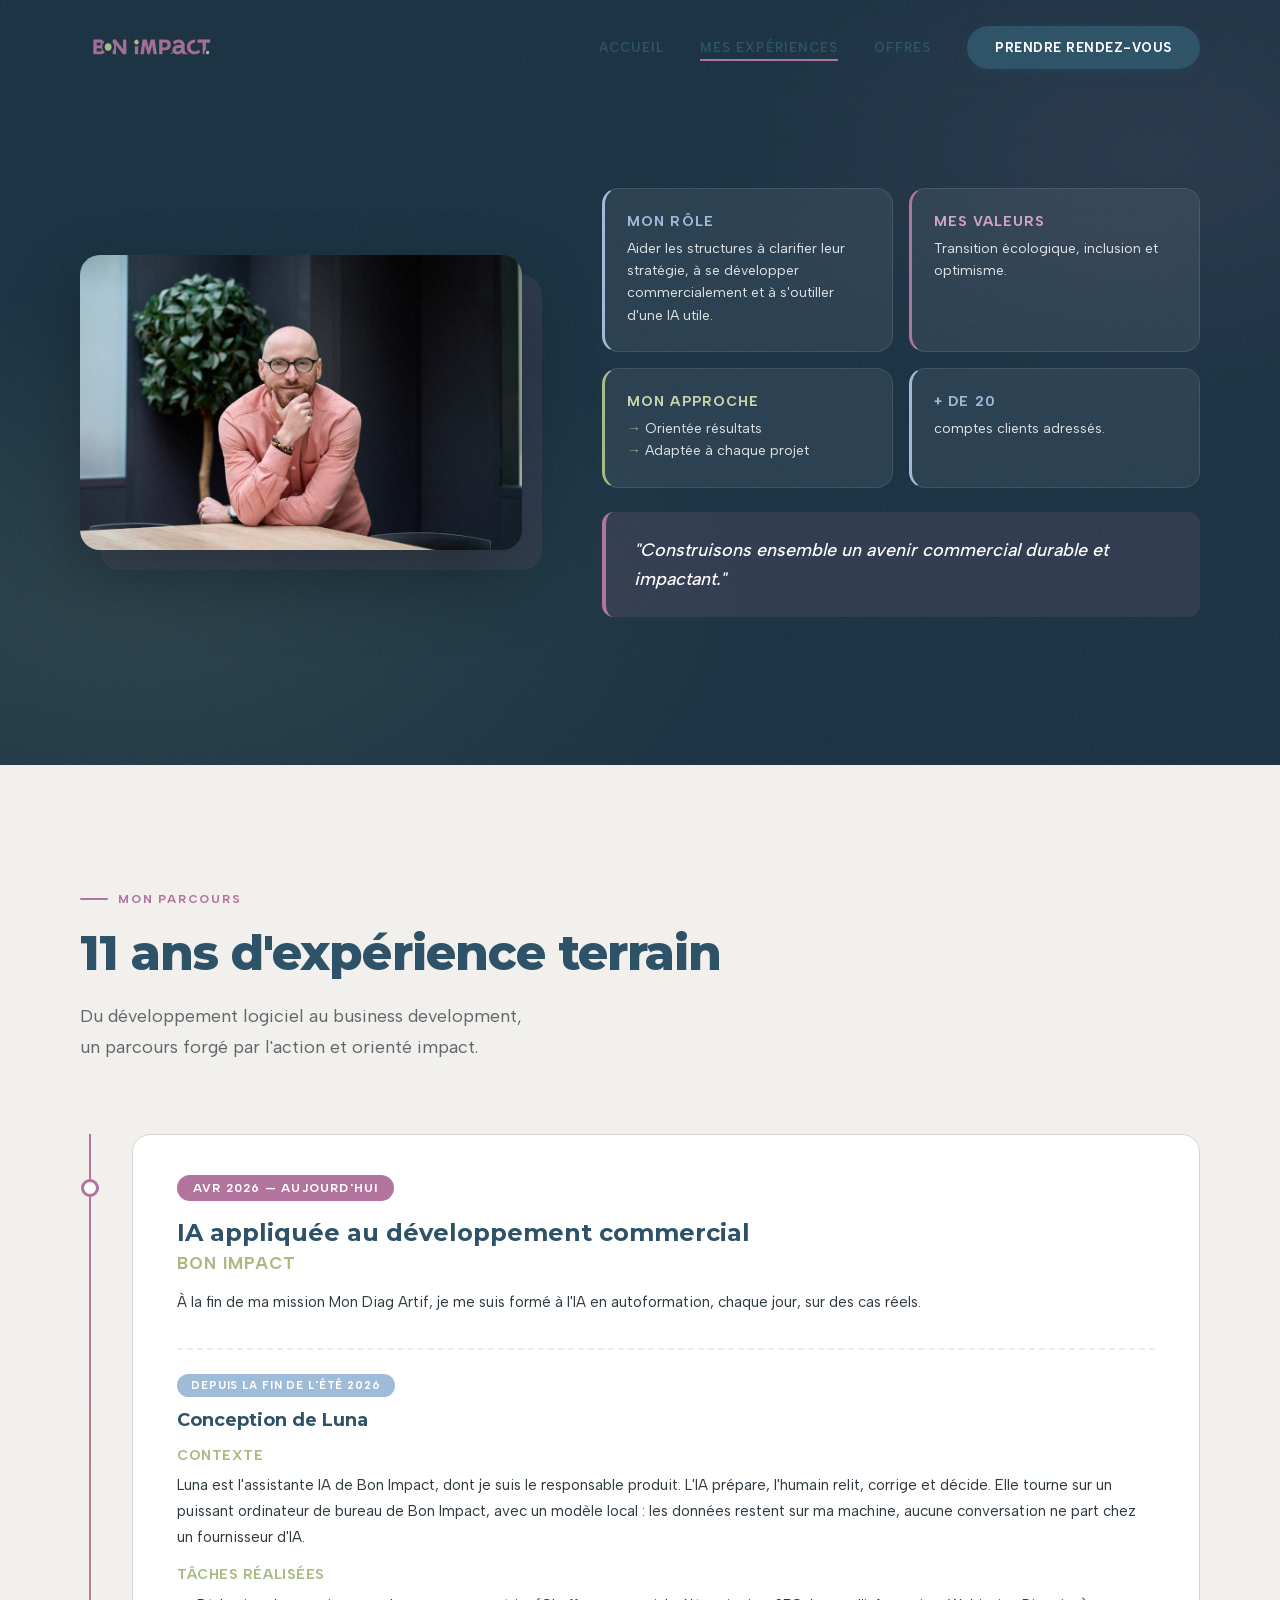
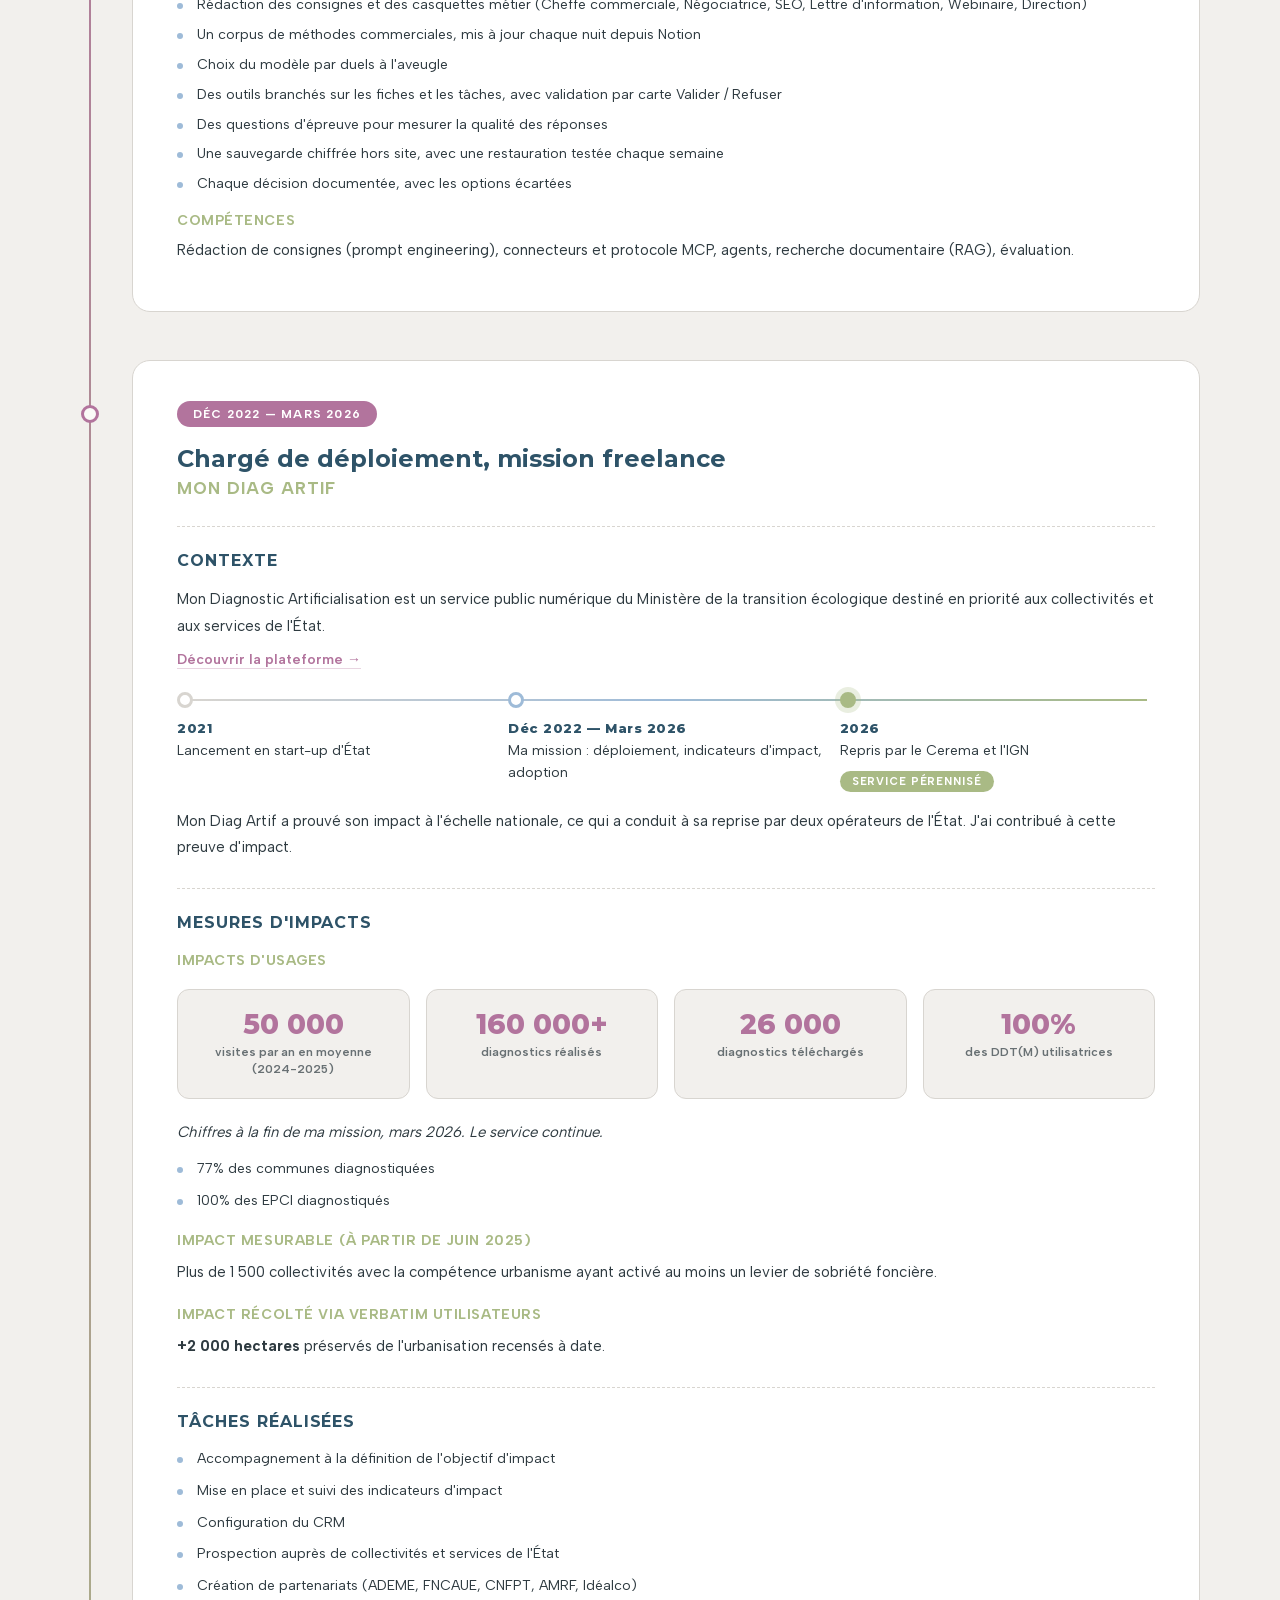
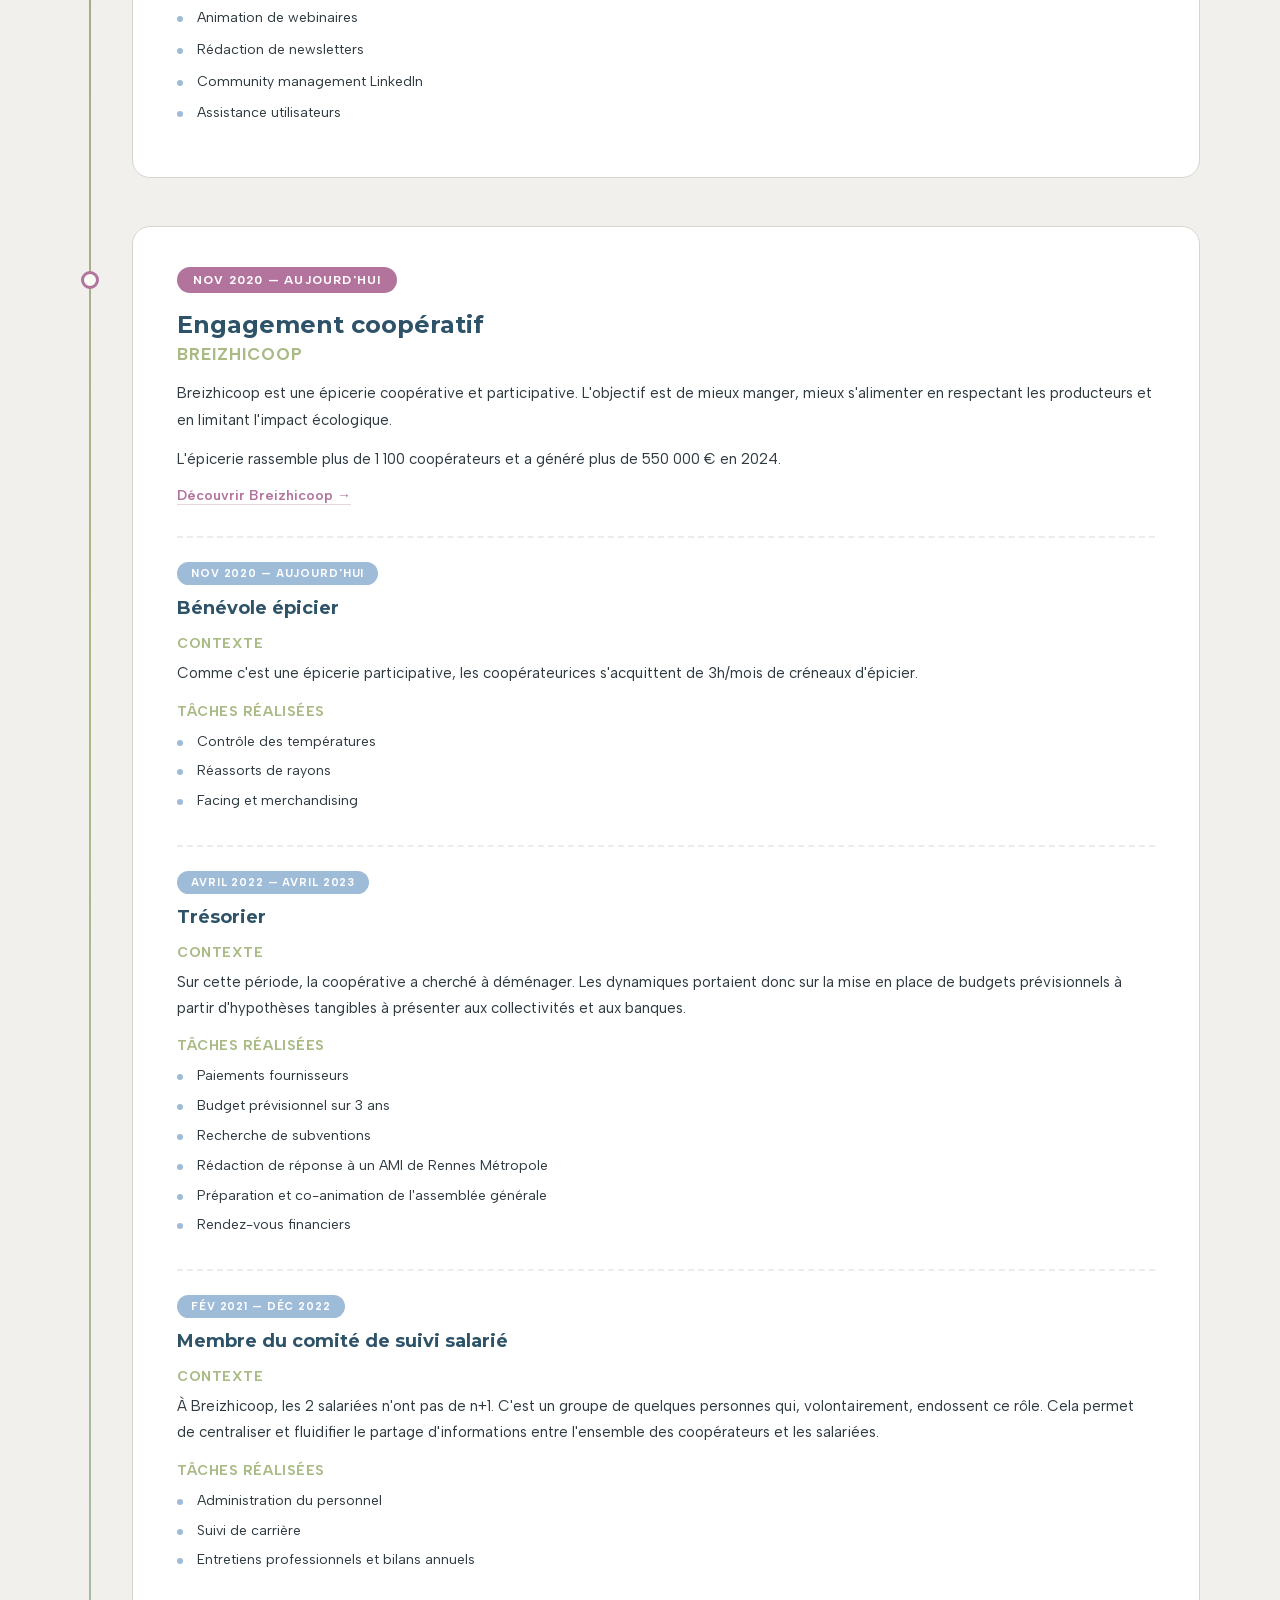
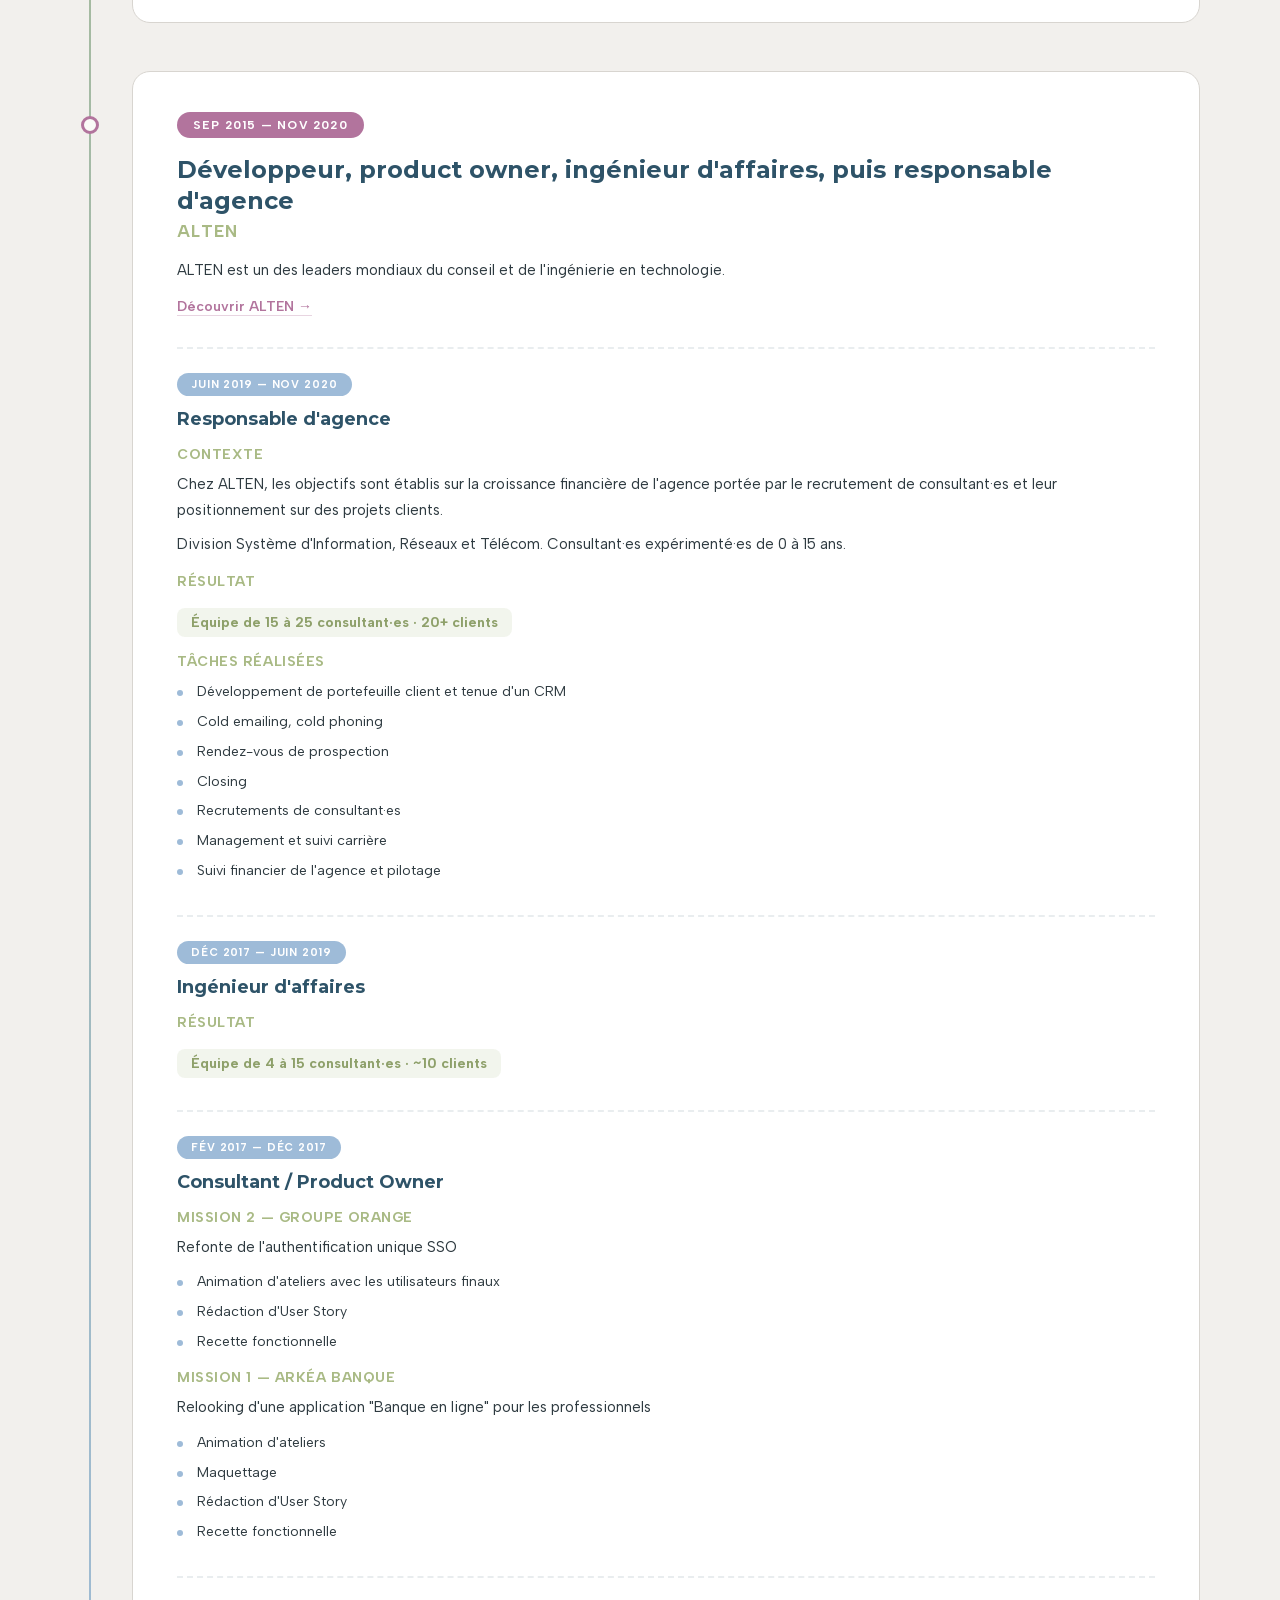
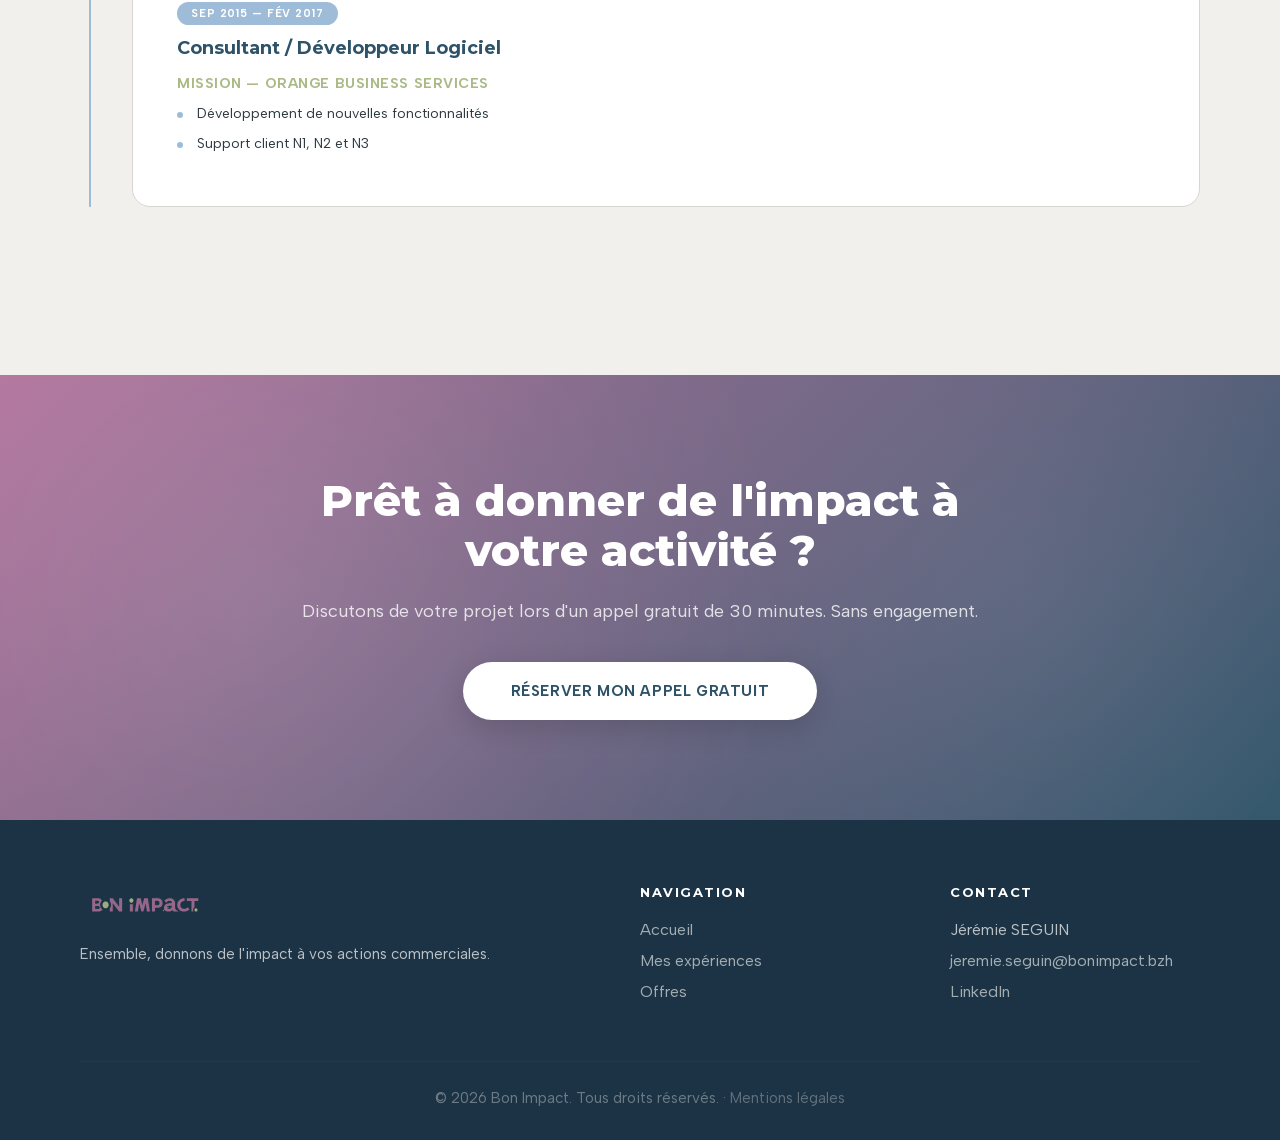
==== a-propos.html @ 7e0ea809 "Mentions légales, polices et logo servis par le site (plus de Google Fonts ni de Webflow) Co-Authore" ====
<!DOCTYPE html>
<html lang="fr">

<head>
    <meta charset="UTF-8">
    <meta name="viewport" content="width=device-width, initial-scale=1.0">
    <title>Mes expériences | Bon Impact</title>
    <!-- Favicon -->
    <link rel="icon" type="image/svg+xml" href="favicon.svg">
    <meta name="description"
        content="Jérémie Seguin, freelance en développement commercial depuis 2022. Plus de 20 comptes clients adressés, et un accompagnement à l'IA raisonnée au service du commercial.">
    <link rel="preload" href="fonts/montserrat-latin.woff2" as="font" type="font/woff2" crossorigin>
    <link rel="preload" href="fonts/albert-sans-latin.woff2" as="font" type="font/woff2" crossorigin>
    <link rel="stylesheet" href="fonts/fonts.css">
    <link rel="stylesheet" href="style.css">

    <!-- Page-specific styles: À PROPOS -->
    <style>
        /* HERO */
        .hero-about {
            min-height: 85vh;
            display: flex;
            align-items: center;
            background: var(--bleu-nuit);
            position: relative;
            overflow: hidden;
            padding: 140px 0 100px;
        }

        .hero-about::before {
            content: '';
            position: absolute;
            inset: 0;
            background: radial-gradient(ellipse 70% 60% at 10% 80%, rgba(169, 186, 133, 0.12) 0%, transparent 70%), radial-gradient(ellipse 50% 50% at 90% 20%, rgba(178, 116, 157, 0.1) 0%, transparent 70%);
        }

        .hero-about-grid {
            display: grid;
            grid-template-columns: 0.85fr 1.15fr;
            gap: 80px;
            align-items: center;
            position: relative;
            z-index: 2;
        }

        .hero-photo-wrapper {
            position: relative;
        }

        .hero-photo-wrapper::before {
            content: '';
            position: absolute;
            top: 20px;
            left: 20px;
            right: -20px;
            bottom: -20px;
            background: var(--mauve);
            opacity: 0.12;
            border-radius: 20px;
            z-index: 0;
        }

        .hero-photo {
            width: 100%;
            border-radius: 20px;
            box-shadow: 0 32px 72px rgba(0, 0, 0, 0.3);
            position: relative;
            z-index: 1;
            opacity: 0;
            animation: fadeUp 0.9s var(--ease-out-expo) 0.2s forwards;
        }

        /* Intro cards */
        .intro-cards {
            display: grid;
            grid-template-columns: 1fr 1fr;
            gap: 16px;
            margin-bottom: 24px;
        }

        .intro-card {
            background: rgba(255, 255, 255, 0.07);
            backdrop-filter: blur(12px);
            -webkit-backdrop-filter: blur(12px);
            padding: 24px 22px;
            border-radius: 16px;
            border: 1px solid rgba(255, 255, 255, 0.1);
            transition: all 0.4s var(--ease-out-expo);
            opacity: 0;
            animation: fadeUp 0.8s var(--ease-out-expo) forwards;
        }

        .intro-card:nth-child(1) {
            animation-delay: 0.3s;
        }

        .intro-card:nth-child(2) {
            animation-delay: 0.4s;
        }

        .intro-card:nth-child(3) {
            animation-delay: 0.5s;
        }

        .intro-card:nth-child(4) {
            animation-delay: 0.6s;
        }

        .intro-card:hover {
            transform: translateY(-4px);
            background: rgba(255, 255, 255, 0.12);
            border-color: rgba(255, 255, 255, 0.2);
        }

        .intro-card h3 {
            font-family: var(--font-body);
            font-size: 14px;
            font-weight: 700;
            text-transform: uppercase;
            letter-spacing: 0.08em;
            margin-bottom: 8px;
        }

        .intro-card p,
        .intro-card li {
            color: var(--blanc);
            font-size: 14px;
            opacity: 0.85;
            line-height: 1.6;
            margin: 0;
        }

        .intro-card ul {
            padding: 0;
        }

        .intro-card li::before {
            content: '\2192\0020';
            color: var(--vert);
            font-weight: 700;
        }

        .card-blue h3 {
            color: var(--bleu-clair);
        }

        .card-pink h3 {
            color: var(--mauve-light);
        }

        .card-green h3 {
            color: var(--vert-light);
        }

        .card-blue {
            border-left: 3px solid var(--bleu-clair);
        }

        .card-pink {
            border-left: 3px solid var(--mauve);
        }

        .card-green {
            border-left: 3px solid var(--vert);
        }

        .connection-phrase {
            background: rgba(178, 116, 157, 0.15);
            border-left: 4px solid var(--mauve);
            padding: 24px 28px;
            border-radius: 12px;
            opacity: 0;
            animation: fadeUp 0.8s var(--ease-out-expo) 0.7s forwards;
        }

        .connection-phrase p {
            color: var(--blanc);
            font-size: 18px;
            font-style: italic;
            font-weight: 500;
            margin: 0;
            line-height: 1.6;
        }

        /* PARCOURS */
        .parcours {
            padding: 120px 0;
            background: var(--gris-clair);
        }

        .timeline {
            margin-top: 72px;
            position: relative;
            padding-left: 52px;
        }

        .timeline::before {
            content: '';
            position: absolute;
            left: 9px;
            top: 0;
            bottom: 0;
            width: 2px;
            background: linear-gradient(180deg, var(--mauve) 0%, var(--vert) 50%, var(--bleu-clair) 100%);
        }

        .tl-item {
            position: relative;
            margin-bottom: 48px;
            background: var(--blanc);
            padding: 40px 44px;
            border-radius: 18px;
            border: 1px solid var(--gris-moyen);
            transition: all 0.4s var(--ease-out-expo);
        }

        .tl-item:hover {
            transform: translateX(6px);
            box-shadow: 0 12px 36px rgba(46, 83, 104, 0.08);
            border-color: var(--mauve);
        }

        .tl-item::before {
            content: '';
            position: absolute;
            left: -52px;
            top: 44px;
            width: 18px;
            height: 18px;
            background: var(--creme);
            border: 3px solid var(--mauve);
            border-radius: 50%;
            z-index: 1;
        }

        .tl-dates {
            display: inline-block;
            font-size: 12px;
            font-weight: 700;
            letter-spacing: 0.1em;
            text-transform: uppercase;
            background: var(--mauve);
            color: var(--blanc);
            padding: 6px 16px;
            border-radius: 20px;
            margin-bottom: 16px;
        }

        .tl-item>h2 {
            font-family: var(--font-display);
            font-size: 24px;
            font-weight: 700;
            color: var(--bleu-fonce);
            line-height: 1.3;
            margin-bottom: 4px;
        }

        .tl-company {
            font-size: 17px;
            font-weight: 700;
            color: var(--vert);
            text-transform: uppercase;
            letter-spacing: 0.06em;
            margin-bottom: 16px;
        }

        .tl-item>p {
            font-size: 15px;
            line-height: 1.8;
            color: var(--texte);
            margin-bottom: 12px;
        }

        .tl-link {
            color: var(--mauve);
            font-weight: 600;
            font-size: 14px;
            border-bottom: 1px solid rgba(178, 116, 157, 0.3);
            transition: color 0.3s ease;
        }

        .tl-link:hover {
            color: var(--vert);
            border-color: var(--vert);
        }

        /* Detail blocks */
        .tl-detail-block {
            margin-top: 28px;
            padding-top: 24px;
            border-top: 1px dashed var(--gris-moyen);
        }

        .tl-detail-block h3 {
            font-family: var(--font-display);
            font-size: 16px;
            font-weight: 700;
            color: var(--bleu-fonce);
            text-transform: uppercase;
            letter-spacing: 0.06em;
            margin-bottom: 16px;
        }

        .tl-detail-block h4 {
            font-family: var(--font-body);
            font-size: 14px;
            font-weight: 700;
            color: var(--vert);
            text-transform: uppercase;
            letter-spacing: 0.04em;
            margin-top: 20px;
            margin-bottom: 10px;
        }

        .tl-detail-block p {
            font-size: 15px;
            line-height: 1.75;
            color: var(--texte);
            margin-bottom: 10px;
        }

        .tl-detail-block ul {
            padding-left: 0;
            margin: 12px 0;
        }

        .tl-detail-block li {
            font-size: 14px;
            line-height: 1.7;
            color: var(--texte);
            margin-bottom: 8px;
            padding-left: 20px;
            position: relative;
        }

        .tl-detail-block li::before {
            content: '';
            position: absolute;
            left: 0;
            top: 10px;
            width: 6px;
            height: 6px;
            background: var(--bleu-clair);
            border-radius: 50%;
        }

        .tl-detail-block li ul {
            margin-left: 16px;
            margin-top: 6px;
        }

        .tl-detail-block li li::before {
            background: var(--bleu-clair);
            width: 5px;
            height: 5px;
        }

        /* Impact metrics */
        .impact-grid {
            display: grid;
            grid-template-columns: repeat(auto-fit, minmax(160px, 1fr));
            gap: 16px;
            margin: 20px 0;
        }

        .impact-metric {
            background: var(--gris-clair);
            padding: 20px;
            border-radius: 12px;
            text-align: center;
            border: 1px solid var(--gris-moyen);
            transition: all 0.3s var(--ease-out-expo);
        }

        .impact-metric:hover {
            transform: translateY(-3px);
            box-shadow: 0 6px 18px rgba(46, 83, 104, 0.08);
        }

        .metric-number {
            font-family: var(--font-display);
            font-size: 28px;
            font-weight: 800;
            color: var(--mauve);
            line-height: 1;
            margin-bottom: 6px;
        }

        .metric-label {
            font-size: 12px;
            font-weight: 600;
            color: var(--texte);
            opacity: 0.7;
            line-height: 1.4;
        }

        /* Frise : de la start-up d'État à la reprise */
        .frise {
            display: grid;
            grid-template-columns: repeat(3, 1fr);
            gap: 16px;
            margin: 24px 0 16px;
            position: relative;
        }

        .frise::before {
            content: '';
            position: absolute;
            top: 7px;
            left: 8px;
            right: 8px;
            height: 2px;
            background: linear-gradient(90deg, var(--gris-moyen), var(--bleu-clair), var(--vert));
        }

        .frise-etape {
            position: relative;
            padding-top: 28px;
        }

        .frise-etape::before {
            content: '';
            position: absolute;
            top: 0;
            left: 0;
            width: 16px;
            height: 16px;
            border-radius: 50%;
            background: var(--blanc);
            border: 3px solid var(--gris-moyen);
            box-sizing: border-box;
        }

        .frise-etape.ma-mission::before {
            border-color: var(--bleu-clair);
        }

        .frise-etape.reprise::before {
            background: var(--vert);
            border-color: var(--vert);
            box-shadow: 0 0 0 5px rgba(169, 186, 133, 0.25);
        }

        .frise-date {
            font-family: var(--font-display);
            font-size: 13px;
            font-weight: 800;
            color: var(--bleu-fonce);
            letter-spacing: 0.04em;
            margin-bottom: 4px;
        }

        .tl-detail-block .frise-etape p {
            font-size: 14px;
            line-height: 1.55;
            margin-bottom: 8px;
        }

        .frise-badge {
            display: inline-block;
            font-size: 11px;
            font-weight: 700;
            letter-spacing: 0.08em;
            text-transform: uppercase;
            background: var(--vert);
            color: var(--blanc);
            padding: 4px 12px;
            border-radius: 12px;
        }

        /* Role sub-blocks */
        .role-block {
            margin-top: 32px;
            padding-top: 24px;
            border-top: 2px dashed rgba(46, 83, 104, 0.1);
        }

        .role-dates-badge {
            display: inline-block;
            font-size: 11px;
            font-weight: 700;
            letter-spacing: 0.08em;
            text-transform: uppercase;
            background: var(--bleu-clair);
            color: var(--blanc);
            padding: 5px 14px;
            border-radius: 12px;
            margin-bottom: 12px;
        }

        .role-block h3 {
            font-family: var(--font-display);
            font-size: 18px;
            font-weight: 700;
            color: var(--bleu-fonce);
            margin-bottom: 12px;
        }

        .role-block h4 {
            font-family: var(--font-body);
            font-size: 14px;
            font-weight: 700;
            color: var(--vert);
            text-transform: uppercase;
            letter-spacing: 0.04em;
            margin-top: 16px;
            margin-bottom: 8px;
        }

        .role-block p {
            font-size: 15px;
            line-height: 1.75;
            color: var(--texte);
            margin-bottom: 8px;
        }

        .role-block p strong {
            color: var(--bleu-fonce);
            font-weight: 700;
        }

        .role-block ul {
            padding-left: 0;
            margin: 10px 0;
        }

        .role-block li {
            font-size: 14px;
            line-height: 1.7;
            color: var(--texte);
            margin-bottom: 6px;
            padding-left: 20px;
            position: relative;
        }

        .role-block li::before {
            content: '';
            position: absolute;
            left: 0;
            top: 10px;
            width: 6px;
            height: 6px;
            background: var(--bleu-clair);
            border-radius: 50%;
        }

        .tl-highlight {
            display: inline-block;
            background: rgba(169, 186, 133, 0.15);
            color: var(--vert-deep);
            font-weight: 700;
            padding: 6px 14px;
            border-radius: 8px;
            font-size: 14px;
            margin-top: 10px;
        }

        /* Responsive */
        @media (max-width: 1024px) {
            .hero-about-grid {
                grid-template-columns: 1fr;
                gap: 48px;
            }

            .hero-photo-wrapper {
                max-width: 380px;
                margin: 0 auto;
            }
        }

        @media (max-width: 768px) {
            .frise {
                grid-template-columns: 1fr;
                gap: 20px;
            }

            .frise::before {
                top: 8px;
                bottom: 8px;
                left: 7px;
                right: auto;
                width: 2px;
                height: auto;
                background: linear-gradient(180deg, var(--gris-moyen), var(--bleu-clair), var(--vert));
            }

            .frise-etape {
                padding-top: 0;
                padding-left: 32px;
            }

            .intro-cards {
                grid-template-columns: 1fr;
            }

            .timeline {
                padding-left: 36px;
            }

            .tl-item {
                padding: 28px 24px;
            }

            .tl-item::before {
                left: -36px;
            }

            .impact-grid {
                grid-template-columns: 1fr 1fr;
            }
        }
    </style>
</head>

<body>
    <!-- NAV -->
    <nav class="nav" id="nav">
        <div class="container">
            <div class="nav-inner">
                <a href="index.html"><img src="Logo_Bon_impact.svg" alt="Bon Impact" class="nav-logo"></a>
                <ul class="nav-links" id="navLinks">
                    <li><a href="index.html" class="nav-link">Accueil</a></li>
                    <li><a href="a-propos.html" class="nav-link active">Mes expériences</a></li>
                    <li><a href="offres.html" class="nav-link">Offres</a></li>
                    <li><a href="https://cal.com/bonimpact/appel-decouverte" data-rdv class="nav-cta">Prendre rendez-vous</a></li>
                </ul>
                <div class="hamburger" onclick="document.getElementById('navLinks').classList.toggle('open')">
                    <span></span><span></span><span></span>
                </div>
            </div>
        </div>
    </nav>

    <!-- HERO -->
    <section class="hero-about">
        <div class="container">
            <div class="hero-about-grid">
                <div class="hero-photo-wrapper"><img src="Jeremie_a_propos.png" alt="Jérémie Seguin" class="hero-photo">
                </div>
                <div>
                    <div class="intro-cards">
                        <div class="intro-card card-blue">
                            <h3>Mon Rôle</h3>
                            <p>Aider les structures à clarifier leur stratégie, à se développer commercialement et à s'outiller d'une IA utile.</p>
                        </div>
                        <div class="intro-card card-pink">
                            <h3>Mes Valeurs</h3>
                            <p>Transition écologique, inclusion et optimisme.</p>
                        </div>
                        <div class="intro-card card-green">
                            <h3>Mon Approche</h3>
                            <ul>
                                <li>Orientée résultats</li>
                                <li>Adaptée à chaque projet</li>
                            </ul>
                        </div>
                        <div class="intro-card card-blue">
                            <h3>+ de 20</h3>
                            <p>comptes clients adressés.</p>
                        </div>
                    </div>
                    <div class="connection-phrase">
                        <p>"Construisons ensemble un avenir commercial durable et impactant."</p>
                    </div>
                </div>
            </div>
        </div>
    </section>

    <!-- PARCOURS -->
    <section class="parcours">
        <div class="container">
            <div class="section-label">Mon parcours</div>
            <div class="section-title"><span data-years-since="2015-09">11</span> ans d'expérience terrain</div>
            <div class="section-subtitle">Du développement logiciel au business development, un parcours forgé par
                l'action et orienté impact.</div>

            <div class="timeline">
                <!-- IA ET LUNA -->
                <div class="tl-item reveal">
                    <span class="tl-dates">Avr 2026 — aujourd'hui</span>
                    <h2>IA appliquée au développement commercial</h2>
                    <div class="tl-company">Bon Impact</div>
                    <p>À la fin de ma mission Mon Diag Artif, je me suis formé à l'IA en autoformation, chaque jour,
                        sur des cas réels.</p>
                    <div class="role-block"><span class="role-dates-badge">Depuis la fin de l'été 2026</span>
                        <h3>Conception de Luna</h3>
                        <h4>Contexte</h4>
                        <p>Luna est l'assistante IA de Bon Impact, dont je suis le responsable produit. L'IA prépare, l'humain relit, corrige et décide.
                            Elle tourne sur un puissant ordinateur de bureau de Bon Impact, avec un modèle local : les
                            données restent sur ma machine, aucune conversation ne part chez un fournisseur d'IA.</p>
                        <h4>Tâches réalisées</h4>
                        <ul>
                            <li>Rédaction des consignes et des casquettes métier (Cheffe commerciale, Négociatrice,
                                SEO, Lettre d'information, Webinaire, Direction)</li>
                            <li>Un corpus de méthodes commerciales, mis à jour chaque nuit depuis Notion</li>
                            <li>Choix du modèle par duels à l'aveugle</li>
                            <li>Des outils branchés sur les fiches et les tâches, avec validation par carte Valider /
                                Refuser</li>
                            <li>Des questions d'épreuve pour mesurer la qualité des réponses</li>
                            <li>Une sauvegarde chiffrée hors site, avec une restauration testée chaque semaine</li>
                            <li>Chaque décision documentée, avec les options écartées</li>
                        </ul>
                        <h4>Compétences</h4>
                        <p>Rédaction de consignes (prompt engineering), connecteurs et protocole MCP, agents,
                            recherche documentaire (RAG), évaluation.</p>
                    </div>
                </div>

                <!-- MON DIAG ARTIF -->
                <div class="tl-item reveal">
                    <span class="tl-dates">Déc 2022 — Mars 2026</span>
                    <h2>Chargé de déploiement, mission freelance</h2>
                    <div class="tl-company">Mon Diag Artif</div>
                    <div class="tl-detail-block">
                        <h3>Contexte</h3>
                        <p>Mon Diagnostic Artificialisation est un service public numérique du Ministère de la
                            transition écologique destiné en priorité aux collectivités et aux services de l'État.</p><a
                            href="https://mondiagartif.beta.gouv.fr/" target="_blank" rel="noopener"
                            class="tl-link">Découvrir la plateforme →</a>
                        <div class="frise">
                            <div class="frise-etape">
                                <div class="frise-date">2021</div>
                                <p>Lancement en start-up d'État</p>
                            </div>
                            <div class="frise-etape ma-mission">
                                <div class="frise-date">Déc 2022 — Mars 2026</div>
                                <p>Ma mission : déploiement, indicateurs d'impact, adoption</p>
                            </div>
                            <div class="frise-etape reprise">
                                <div class="frise-date">2026</div>
                                <p>Repris par le Cerema et l'IGN</p>
                                <span class="frise-badge">Service pérennisé</span>
                            </div>
                        </div>
                        <p>Mon Diag Artif a prouvé son impact à l'échelle nationale, ce qui a conduit à sa reprise par
                            deux opérateurs de l'État. J'ai contribué à cette preuve d'impact.</p>
                    </div>
                    <div class="tl-detail-block">
                        <h3>Mesures d'impacts</h3>
                        <h4>Impacts d'usages</h4>
                        <div class="impact-grid">
                            <div class="impact-metric">
                                <div class="metric-number">50 000</div>
                                <div class="metric-label">visites par an en moyenne (2024-2025)</div>
                            </div>
                            <div class="impact-metric">
                                <div class="metric-number">160 000+</div>
                                <div class="metric-label">diagnostics réalisés</div>
                            </div>
                            <div class="impact-metric">
                                <div class="metric-number">26 000</div>
                                <div class="metric-label">diagnostics téléchargés</div>
                            </div>
                            <div class="impact-metric">
                                <div class="metric-number">100%</div>
                                <div class="metric-label">des DDT(M) utilisatrices</div>
                            </div>
                        </div>
                        <p><em>Chiffres à la fin de ma mission, mars 2026. Le service continue.</em></p>
                        <ul>
                            <li>77% des communes diagnostiquées</li>
                            <li>100% des EPCI diagnostiqués</li>
                        </ul>
                        <h4>Impact mesurable (à partir de juin 2025)</h4>
                        <p>Plus de 1 500 collectivités avec la compétence urbanisme ayant activé au moins un levier de
                            sobriété foncière.</p>
                        <h4>Impact récolté via verbatim utilisateurs</h4>
                        <p><strong>+2 000 hectares</strong> préservés de l'urbanisation recensés à date.</p>
                    </div>
                    <div class="tl-detail-block">
                        <h3>Tâches réalisées</h3>
                        <ul>
                            <li>Accompagnement à la définition de l'objectif d'impact</li>
                            <li>Mise en place et suivi des indicateurs d'impact</li>
                            <li>Configuration du CRM</li>
                            <li>Prospection auprès de collectivités et services de l'État</li>
                            <li>Création de partenariats (ADEME, FNCAUE, CNFPT, AMRF, Idéalco)</li>
                            <li>Animation de webinaires</li>
                            <li>Rédaction de newsletters</li>
                            <li>Community management LinkedIn</li>
                            <li>Assistance utilisateurs</li>
                        </ul>
                    </div>
                </div>

                <!-- BREIZHICOOP -->
                <div class="tl-item reveal">
                    <span class="tl-dates">Nov 2020 — Aujourd'hui</span>
                    <h2>Engagement coopératif</h2>
                    <div class="tl-company">Breizhicoop</div>
                    <p>Breizhicoop est une épicerie coopérative et participative. L'objectif est de mieux manger, mieux
                        s'alimenter en respectant les producteurs et en limitant l'impact écologique.</p>
                    <p>L'épicerie rassemble plus de 1 100 coopérateurs et a généré plus de 550 000 € en 2024.</p>
                    <a href="https://breizhicoop.fr" target="_blank" rel="noopener" class="tl-link">Découvrir
                        Breizhicoop →</a>
                    <div class="role-block"><span class="role-dates-badge">Nov 2020 — Aujourd'hui</span>
                        <h3>Bénévole épicier</h3>
                        <h4>Contexte</h4>
                        <p>Comme c'est une épicerie participative, les coopérateurices
                            s'acquittent de 3h/mois de créneaux d'épicier.</p>
                        <h4>Tâches réalisées</h4>
                        <ul>
                            <li>Contrôle des températures</li>
                            <li>Réassorts de rayons</li>
                            <li>Facing et merchandising</li>
                        </ul>
                    </div>
                    <div class="role-block"><span class="role-dates-badge">Avril 2022 — Avril 2023</span>
                        <h3>Trésorier</h3>
                        <h4>Contexte</h4>
                        <p>Sur cette période, la coopérative a cherché à déménager. Les dynamiques portaient donc sur la
                            mise en place de budgets prévisionnels à partir d'hypothèses tangibles à présenter aux
                            collectivités et aux banques.</p>
                        <h4>Tâches réalisées</h4>
                        <ul>
                            <li>Paiements fournisseurs</li>
                            <li>Budget prévisionnel sur 3 ans</li>
                            <li>Recherche de subventions</li>
                            <li>Rédaction de réponse à un AMI de Rennes Métropole</li>
                            <li>Préparation et co-animation de l'assemblée générale</li>
                            <li>Rendez-vous financiers</li>
                        </ul>
                    </div>
                    <div class="role-block"><span class="role-dates-badge">Fév 2021 — Déc 2022</span>
                        <h3>Membre du comité de suivi salarié</h3>
                        <h4>Contexte</h4>
                        <p>À Breizhicoop, les 2 salariées n'ont pas de n+1. C'est un groupe de quelques personnes qui,
                            volontairement, endossent ce rôle. Cela permet de centraliser et fluidifier le partage
                            d'informations entre l'ensemble des coopérateurs et les salariées.</p>
                        <h4>Tâches réalisées</h4>
                        <ul>
                            <li>Administration du personnel</li>
                            <li>Suivi de carrière</li>
                            <li>Entretiens professionnels et bilans annuels</li>
                        </ul>
                    </div>
                </div>

                <!-- ALTEN -->
                <div class="tl-item reveal">
                    <span class="tl-dates">Sep 2015 — Nov 2020</span>
                    <h2>Développeur, product owner, ingénieur d'affaires, puis responsable d'agence</h2>
                    <div class="tl-company">ALTEN</div>
                    <p>ALTEN est un des leaders mondiaux du conseil et de l'ingénierie en technologie.</p>
                    <a href="https://www.alten.fr" target="_blank" rel="noopener" class="tl-link">Découvrir ALTEN →</a>
                    <div class="role-block"><span class="role-dates-badge">Juin 2019 — Nov 2020</span>
                        <h3>Responsable d'agence</h3>
                        <h4>Contexte</h4>
                        <p>Chez ALTEN, les objectifs sont établis sur la croissance financière de l'agence portée par le
                            recrutement de consultant·es et leur positionnement sur des projets clients.</p>
                        <p>Division Système d'Information, Réseaux et Télécom. Consultant·es expérimenté·es de 0 à 15 ans.
                        </p>
                        <h4>Résultat</h4><span class="tl-highlight">Équipe de 15 à 25 consultant·es · 20+ clients</span>
                        <h4>Tâches réalisées</h4>
                        <ul>
                            <li>Développement de portefeuille client et tenue d'un CRM</li>
                            <li>Cold emailing, cold phoning</li>
                            <li>Rendez-vous de prospection</li>
                            <li>Closing</li>
                            <li>Recrutements de consultant·es</li>
                            <li>Management et suivi carrière</li>
                            <li>Suivi financier de l'agence et pilotage</li>
                        </ul>
                    </div>
                    <div class="role-block"><span class="role-dates-badge">Déc 2017 — Juin 2019</span>
                        <h3>Ingénieur d'affaires</h3>
                        <h4>Résultat</h4><span class="tl-highlight">Équipe de 4 à 15 consultant·es · ~10 clients</span>
                    </div>
                    <div class="role-block"><span class="role-dates-badge">Fév 2017 — Déc 2017</span>
                        <h3>Consultant / Product Owner</h3>
                        <h4>Mission 2 — Groupe Orange</h4>
                        <p>Refonte de l'authentification unique SSO</p>
                        <ul>
                            <li>Animation d'ateliers avec les utilisateurs finaux</li>
                            <li>Rédaction d'User Story</li>
                            <li>Recette fonctionnelle</li>
                        </ul>
                        <h4>Mission 1 — Arkéa Banque</h4>
                        <p>Relooking d'une application "Banque en ligne" pour les professionnels</p>
                        <ul>
                            <li>Animation d'ateliers</li>
                            <li>Maquettage</li>
                            <li>Rédaction d'User Story</li>
                            <li>Recette fonctionnelle</li>
                        </ul>
                    </div>
                    <div class="role-block"><span class="role-dates-badge">Sep 2015 — Fév 2017</span>
                        <h3>Consultant / Développeur Logiciel</h3>
                        <h4>Mission — Orange Business Services</h4>
                        <ul>
                            <li>Développement de nouvelles fonctionnalités</li>
                            <li>Support client N1, N2 et N3</li>
                        </ul>
                    </div>
                </div>
            </div>
        </div>
    </section>

    <!-- CTA -->
    <section class="cta-section">
        <div class="container">
            <div class="cta-inner reveal">
                <h2>Prêt à donner de l'impact à votre activité ?</h2>
                <p>Discutons de votre projet lors d'un appel gratuit de 30 minutes. Sans engagement.</p><a
                    href="https://cal.com/bonimpact/appel-decouverte" data-rdv class="btn-cta">Réserver mon appel gratuit</a>
            </div>
        </div>
    </section>

    <!-- FOOTER -->
    <footer>
        <div class="container">
            <div class="footer-grid">
                <div><img
                        src="Logo_Bon_impact.svg"
                        alt="Bon Impact" class="footer-logo">
                    <p>Ensemble, donnons de l'impact à vos actions commerciales.</p>
                </div>
                <div>
                    <h4>Navigation</h4>
                    <ul>
                        <li><a href="index.html">Accueil</a></li>
                        <li><a href="a-propos.html">Mes expériences</a></li>
                        <li><a href="offres.html">Offres</a></li>
                    </ul>
                </div>
                <div>
                    <h4>Contact</h4>
                    <ul>
                        <li>Jérémie SEGUIN</li>
                        <li><a href="mailto:jeremie.seguin@bonimpact.bzh">jeremie.seguin@bonimpact.bzh</a></li>
                        <li><a href="https://www.linkedin.com/in/jeremieseguin/" target="_blank"
                                rel="noopener">LinkedIn</a></li>
                    </ul>
                </div>
            </div>
            <div class="footer-bottom">
                <p>© <span data-current-year>2026</span> Bon Impact. Tous droits réservés. · <a href="mentions-legales.html">Mentions légales</a></p>
            </div>
        </div>
    </footer>

    <script>
        (function () {
            'use strict';
            var nav = document.getElementById('nav');
            window.addEventListener('scroll', function () { nav.classList.toggle('scrolled', window.scrollY > 60); });
            var observer = new IntersectionObserver(function (entries) {
                entries.forEach(function (entry, i) {
                    if (entry.isIntersecting) { setTimeout(function () { entry.target.classList.add('visible'); }, i * 100); observer.unobserve(entry.target); }
                });
            }, { threshold: 0.1 });
            document.querySelectorAll('.reveal').forEach(function (el) { observer.observe(el); });
        })();
    </script>
    <script src="annees.js"></script>
    <script src="rdv.js"></script>
</body>

</html>
---- fonts/fonts.css ----
/*
    Polices servies par le site (plus d'appel à Google Fonts).
    Montserrat et Albert Sans, SIL Open Font License 1.1 (voir OFL-*.txt).
    Sous-ensembles latin et latin-ext, graisses variables.
*/

/* Albert Sans, latin-ext */
@font-face {
  font-family: 'Albert Sans';
  font-style: normal;
  font-weight: 300 700;
  font-display: swap;
  src: url(albert-sans-latin-ext.woff2) format('woff2');
  unicode-range: U+0100-02BA, U+02BD-02C5, U+02C7-02CC, U+02CE-02D7, U+02DD-02FF, U+0304, U+0308, U+0329, U+1D00-1DBF, U+1E00-1E9F, U+1EF2-1EFF, U+2020, U+20A0-20AB, U+20AD-20C4, U+2113, U+2C60-2C7F, U+A720-A7FF;
}

/* Albert Sans, latin */
@font-face {
  font-family: 'Albert Sans';
  font-style: normal;
  font-weight: 300 700;
  font-display: swap;
  src: url(albert-sans-latin.woff2) format('woff2');
  unicode-range: U+0000-00FF, U+0131, U+0152-0153, U+02BB-02BC, U+02C6, U+02DA, U+02DC, U+0304, U+0308, U+0329, U+2000-206F, U+20AC, U+2122, U+2191, U+2193, U+2212, U+2215, U+FEFF, U+FFFD;
}

/* Montserrat, latin-ext */
@font-face {
  font-family: 'Montserrat';
  font-style: normal;
  font-weight: 400 900;
  font-display: swap;
  src: url(montserrat-latin-ext.woff2) format('woff2');
  unicode-range: U+0100-02BA, U+02BD-02C5, U+02C7-02CC, U+02CE-02D7, U+02DD-02FF, U+0304, U+0308, U+0329, U+1D00-1DBF, U+1E00-1E9F, U+1EF2-1EFF, U+2020, U+20A0-20AB, U+20AD-20C4, U+2113, U+2C60-2C7F, U+A720-A7FF;
}

/* Montserrat, latin */
@font-face {
  font-family: 'Montserrat';
  font-style: normal;
  font-weight: 400 900;
  font-display: swap;
  src: url(montserrat-latin.woff2) format('woff2');
  unicode-range: U+0000-00FF, U+0131, U+0152-0153, U+02BB-02BC, U+02C6, U+02DA, U+02DC, U+0304, U+0308, U+0329, U+2000-206F, U+20AC, U+2122, U+2191, U+2193, U+2212, U+2215, U+FEFF, U+FFFD;
}
---- style.css ----
/**
 * ============================================================================
 * BON IMPACT — Design System v2.0
 * ============================================================================
 *
 * Shared stylesheet for all pages (index, a-propos, offres).
 * Contains: design tokens, reset, layout, navigation, CTA section,
 * footer, animations, and responsive breakpoints.
 *
 * Page-specific styles live in <style> blocks within each HTML file.
 *
 * Color palette:
 *   - Mauve (#B2749D)   → Brand primary, CTAs, accents
 *   - Vert (#A9BA85)    → Success, highlights, nature/impact
 *   - Bleu clair (#9EBBD8) → Secondary, data/tech
 *   - Bleu foncé (#2E5368) → Headings, dark text
 *   - Bleu nuit (#1B3344)  → Dark backgrounds
 *
 * Typography:
 *   - Montserrat (display) → Headings, numbers, emphasis
 *   - Albert Sans (body)   → Body copy, UI elements
 *
 * Author: Bon Impact
 * Last updated: 2025
 * ============================================================================
 */


/* ==========================================================================
   1. DESIGN TOKENS
   ========================================================================== */

:root {
    /* --- Brand colors --- */
    --mauve:       #B2749D;
    --mauve-deep:  #8E5A7D;
    --mauve-light: #D4A5C4;
    --vert:        #A9BA85;
    --vert-deep:   #8EA06A;
    --vert-light:  #C8D6AD;
    --bleu-clair:  #9EBBD8;
    --bleu-fonce:  #2E5368;
    --bleu-nuit:   #1B3344;

    /* --- Neutrals --- */
    --blanc:       #FFFFFF;
    --creme:       #FAFAF7;
    --gris-clair:  #F2F0ED;
    --gris-moyen:  #D8D5D0;
    --texte:       #2E3A40;

    /* --- Typography --- */
    --font-display: 'Montserrat', sans-serif;
    --font-body:    'Albert Sans', sans-serif;

    /* --- Easing curves --- */
    --ease-out-expo: cubic-bezier(0.16, 1, 0.3, 1);
    --ease-spring:   cubic-bezier(0.34, 1.56, 0.64, 1);
}


/* ==========================================================================
   2. RESET & FOUNDATIONS
   ========================================================================== */

*,
*::before,
*::after {
    margin: 0;
    padding: 0;
    box-sizing: border-box;
}

html {
    scroll-behavior: smooth;
    font-size: 16px;
}

body {
    font-family: var(--font-body);
    color: var(--texte);
    background: var(--creme);
    overflow-x: hidden;
    -webkit-font-smoothing: antialiased;
}

img {
    max-width: 100%;
    display: block;
}

a {
    text-decoration: none;
    color: inherit;
}

ul {
    list-style: none;
}


/* ==========================================================================
   3. GRAIN OVERLAY
   --------------------------------------------------------------------------
   Subtle noise texture applied globally via a fixed pseudo-element.
   Non-interactive (pointer-events: none) and high z-index to sit on top.
   ========================================================================== */

body::after {
    content: '';
    position: fixed;
    inset: 0;
    pointer-events: none;
    z-index: 9999;
    opacity: 0.025;
    background-image: url("data:image/svg+xml,%3Csvg viewBox='0 0 256 256' xmlns='http://www.w3.org/2000/svg'%3E%3Cfilter id='noise'%3E%3CfeTurbulence type='fractalNoise' baseFrequency='0.9' numOctaves='4' stitchTiles='stitch'/%3E%3C/filter%3E%3Crect width='100%25' height='100%25' filter='url(%23noise)'/%3E%3C/svg%3E");
}


/* ==========================================================================
   4. LAYOUT
   ========================================================================== */

.container {
    max-width: 1200px;
    margin: 0 auto;
    padding: 0 clamp(20px, 4vw, 40px);
}

.container-wide {
    max-width: 1400px;
    margin: 0 auto;
    padding: 0 clamp(20px, 4vw, 40px);
}


/* ==========================================================================
   5. SECTION HEADERS
   --------------------------------------------------------------------------
   Reusable label + title + subtitle pattern used across all pages.
   ========================================================================== */

.section-label {
    display: inline-flex;
    align-items: center;
    gap: 10px;
    font-size: 12px;
    font-weight: 700;
    letter-spacing: 0.15em;
    text-transform: uppercase;
    color: var(--mauve);
    margin-bottom: 20px;
}

.section-label::before {
    content: '';
    width: 28px;
    height: 2px;
    background: var(--mauve);
    border-radius: 2px;
}

.section-title {
    font-family: var(--font-display);
    font-size: clamp(32px, 4vw, 48px);
    font-weight: 800;
    color: var(--bleu-fonce);
    line-height: 1.15;
    letter-spacing: -0.02em;
    margin-bottom: 20px;
}

.section-subtitle {
    font-size: 18px;
    line-height: 1.7;
    color: var(--texte);
    opacity: 0.75;
    max-width: 780px;
    text-wrap: balance;
}


/* ==========================================================================
   6. NAVIGATION
   --------------------------------------------------------------------------
   Fixed top nav with glassmorphism on scroll (via .scrolled class).
   Includes hamburger menu for mobile (hidden by default).
   ========================================================================== */

.nav {
    position: fixed;
    top: 0;
    left: 0;
    right: 0;
    z-index: 100;
    padding: 24px 0;
    transition: all 0.5s var(--ease-out-expo);
}

/* Glassmorphism effect triggered by JS on scroll */
.nav.scrolled {
    background: rgba(250, 250, 247, 0.92);
    backdrop-filter: blur(20px);
    -webkit-backdrop-filter: blur(20px);
    padding: 14px 0;
    box-shadow: 0 1px 0 rgba(46, 83, 104, 0.06);
}

.nav-inner {
    display: flex;
    justify-content: space-between;
    align-items: center;
}

.nav-logo {
    height: 44px;
    transition: transform 0.3s var(--ease-spring);
}

.nav-logo:hover {
    transform: scale(1.04);
}

.nav-links {
    display: flex;
    gap: 36px;
    align-items: center;
}

/* --- Nav link with animated underline --- */

.nav-link {
    font-family: var(--font-body);
    font-size: 13px;
    font-weight: 600;
    letter-spacing: 0.08em;
    text-transform: uppercase;
    color: var(--bleu-fonce);
    position: relative;
    padding: 4px 0;
    transition: color 0.3s ease;
}

.nav-link::after {
    content: '';
    position: absolute;
    bottom: -2px;
    left: 0;
    width: 0;
    height: 2px;
    background: var(--mauve);
    transition: width 0.4s var(--ease-out-expo);
}

.nav-link:hover {
    color: var(--mauve);
}

.nav-link:hover::after,
.nav-link.active::after {
    width: 100%;
}

/* --- Nav CTA button --- */

.nav-cta {
    font-family: var(--font-body);
    font-size: 13px;
    font-weight: 700;
    letter-spacing: 0.04em;
    text-transform: uppercase;
    white-space: nowrap;
    background: var(--bleu-fonce);
    color: var(--blanc);
    padding: 14px 28px;
    border-radius: 60px;
    transition: all 0.4s var(--ease-out-expo);
    box-shadow: 0 4px 16px rgba(46, 83, 104, 0.2);
}

.nav-cta:hover {
    background: var(--mauve);
    transform: translateY(-2px);
    box-shadow: 0 8px 28px rgba(178, 116, 157, 0.3);
}

/* --- Hamburger (mobile only) --- */

.hamburger {
    display: none;
    flex-direction: column;
    gap: 5px;
    cursor: pointer;
    padding: 8px;
    z-index: 110;
}

.hamburger span {
    display: block;
    width: 24px;
    height: 2px;
    background: var(--bleu-fonce);
    transition: all 0.3s ease;
}


/* ==========================================================================
   7. CTA SECTION
   --------------------------------------------------------------------------
   Gradient banner used as a call-to-action before the footer.
   Shared across all pages.
   ========================================================================== */

.cta-section {
    padding: 100px 0;
    background: linear-gradient(135deg, var(--mauve) 0%, var(--bleu-fonce) 100%);
    position: relative;
    overflow: hidden;
}

/* Subtle radial light spots */
.cta-section::before {
    content: '';
    position: absolute;
    inset: 0;
    background:
        radial-gradient(circle at 20% 50%, rgba(255, 255, 255, 0.1) 0%, transparent 50%),
        radial-gradient(circle at 80% 50%, rgba(255, 255, 255, 0.08) 0%, transparent 50%);
}

.cta-inner {
    text-align: center;
    position: relative;
    z-index: 1;
    max-width: 700px;
    margin: 0 auto;
}

.cta-inner h2 {
    font-family: var(--font-display);
    font-size: clamp(30px, 4vw, 44px);
    font-weight: 800;
    color: var(--blanc);
    line-height: 1.15;
    margin-bottom: 20px;
}

.cta-inner p {
    font-size: 18px;
    line-height: 1.7;
    color: rgba(255, 255, 255, 0.8);
    margin-bottom: 36px;
}

.btn-cta {
    display: inline-block;
    background: var(--blanc);
    color: var(--bleu-fonce);
    font-family: var(--font-body);
    font-size: 15px;
    font-weight: 700;
    letter-spacing: 0.04em;
    text-transform: uppercase;
    padding: 20px 48px;
    border-radius: 60px;
    transition: all 0.4s var(--ease-out-expo);
    box-shadow: 0 8px 28px rgba(0, 0, 0, 0.15);
}

.btn-cta:hover {
    transform: translateY(-4px);
    box-shadow: 0 16px 40px rgba(0, 0, 0, 0.2);
}


/* ==========================================================================
   8. FOOTER
   ========================================================================== */

footer {
    background: var(--bleu-nuit);
    color: rgba(255, 255, 255, 0.7);
    padding: 64px 0 28px;
}

.footer-grid {
    display: grid;
    grid-template-columns: 2fr 1fr 1fr;
    gap: 60px;
    margin-bottom: 48px;
}

.footer-logo {
    height: 40px;
    margin-bottom: 18px;
    opacity: 0.9;
}

footer p {
    font-size: 15px;
    line-height: 1.7;
}

footer h4 {
    font-family: var(--font-display);
    font-size: 13px;
    font-weight: 700;
    text-transform: uppercase;
    letter-spacing: 0.12em;
    color: var(--blanc);
    margin-bottom: 20px;
}

footer li {
    margin-bottom: 12px;
}

footer a {
    color: rgba(255, 255, 255, 0.6);
    transition: color 0.3s ease;
}

footer a:hover {
    color: var(--mauve-light);
}

.footer-bottom {
    border-top: 1px solid rgba(255, 255, 255, 0.06);
    padding-top: 24px;
    text-align: center;
    font-size: 13px;
    opacity: 0.5;
}


/* ==========================================================================
   9. ANIMATIONS
   ========================================================================== */

/* Entry animation used by hero elements */
@keyframes fadeUp {
    from {
        opacity: 0;
        transform: translateY(28px);
    }
    to {
        opacity: 1;
        transform: translateY(0);
    }
}

/* Scroll-triggered reveal (activated by IntersectionObserver in JS) */
.reveal {
    opacity: 0;
    transform: translateY(40px);
    transition: opacity 0.8s var(--ease-out-expo), transform 0.8s var(--ease-out-expo);
}

.reveal.visible {
    opacity: 1;
    transform: translateY(0);
}


/* ==========================================================================
   10. RESPONSIVE — SHARED BREAKPOINTS
   --------------------------------------------------------------------------
   Page-specific responsive rules live in each HTML file's <style> block.
   Only shared components (nav, footer, etc.) are handled here.
   ========================================================================== */

@media (max-width: 1024px) {
    .footer-grid {
        grid-template-columns: 1fr;
        gap: 36px;
    }
}

@media (max-width: 768px) {
    /* Mobile nav: hide links, show hamburger */
    .nav-links {
        display: none;
    }

    .nav-links.open {
        display: flex;
        flex-direction: column;
        position: fixed;
        inset: 0;
        background: var(--creme);
        justify-content: center;
        align-items: center;
        gap: 28px;
        z-index: 105;
    }

    .hamburger {
        display: flex;
    }
}
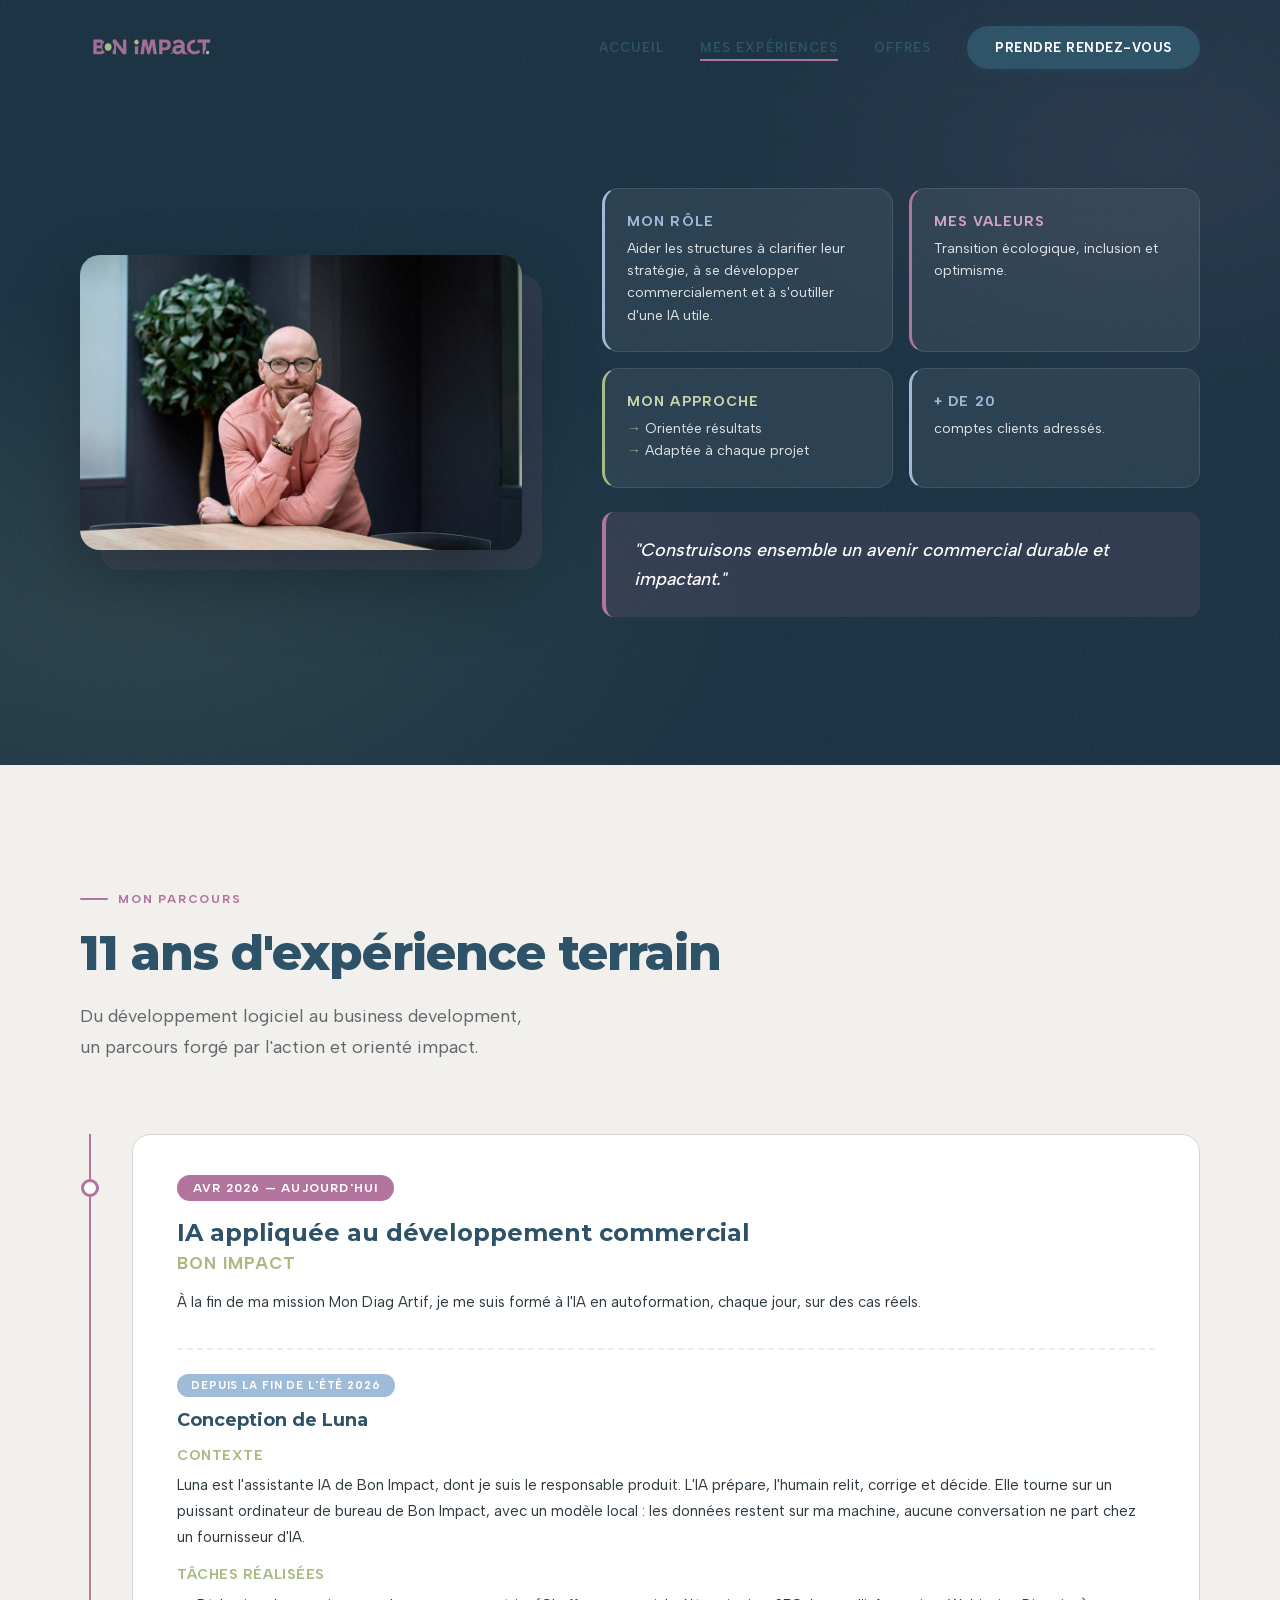
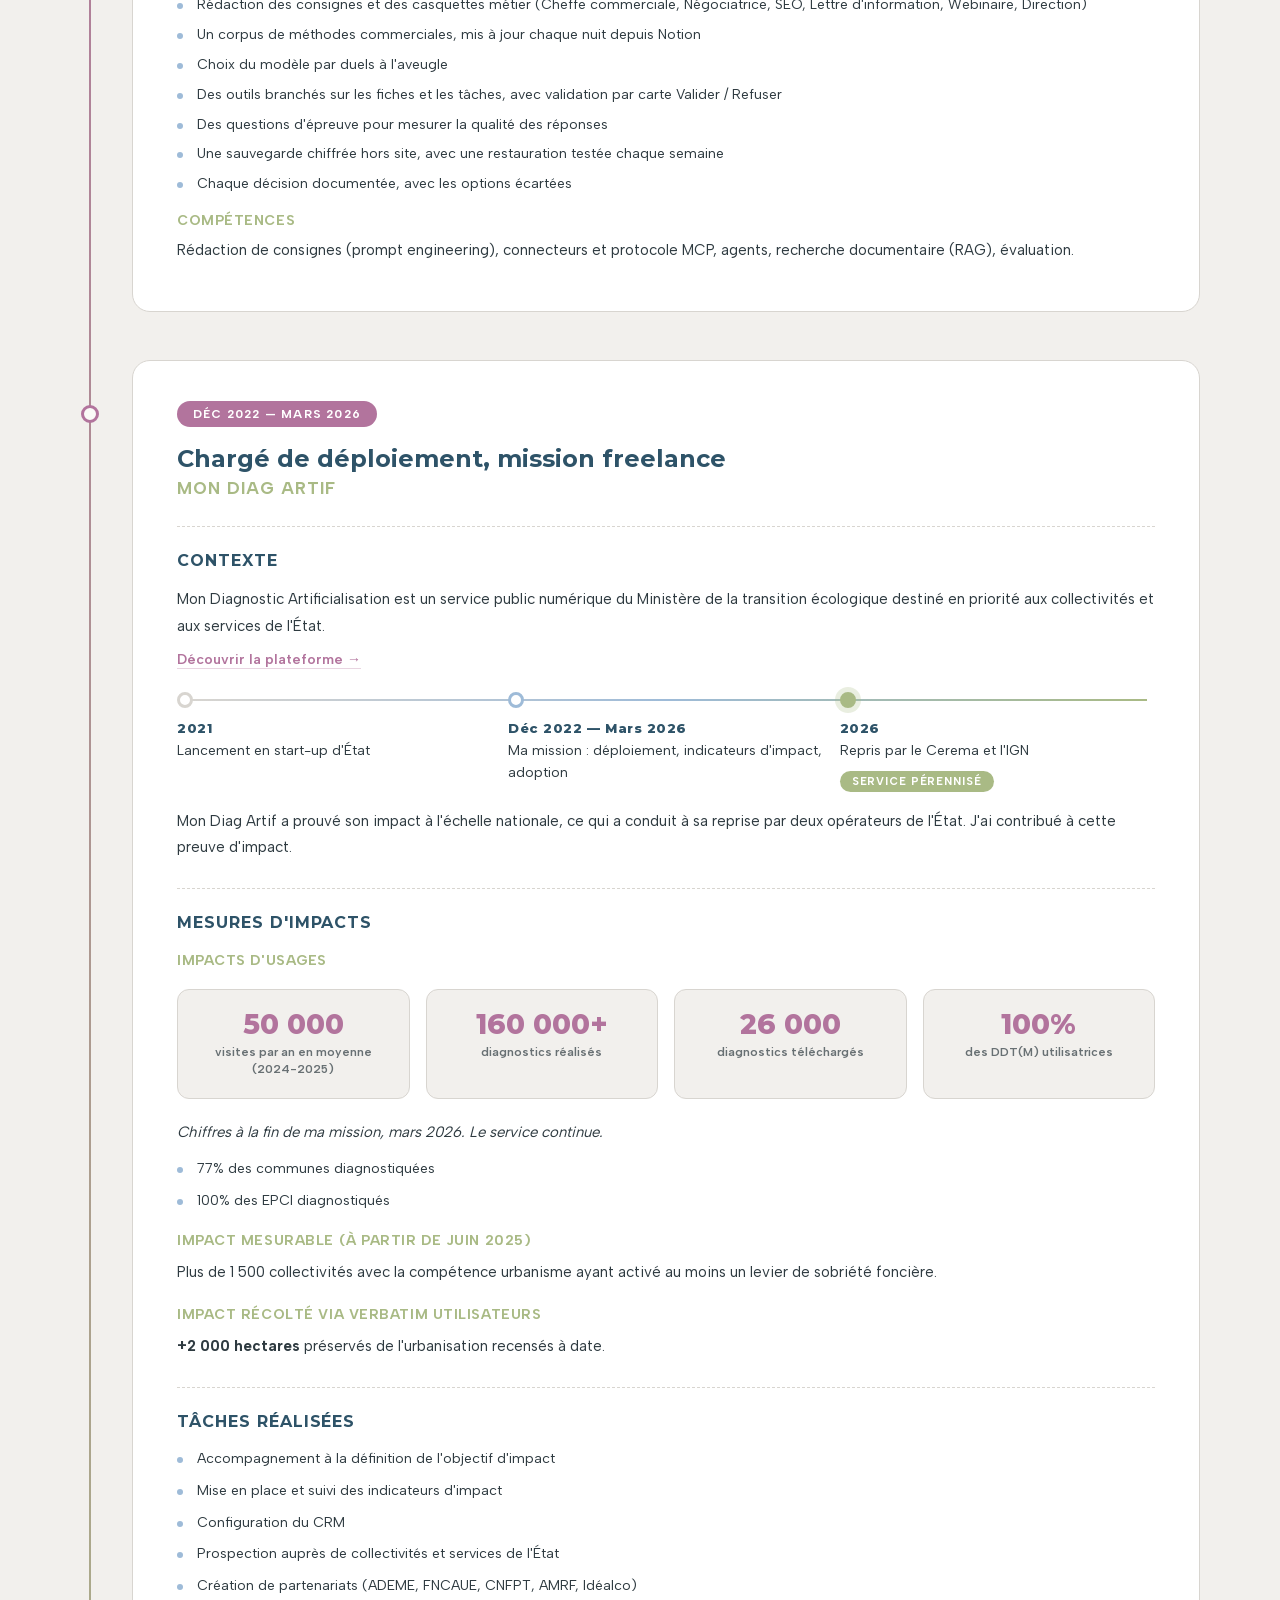
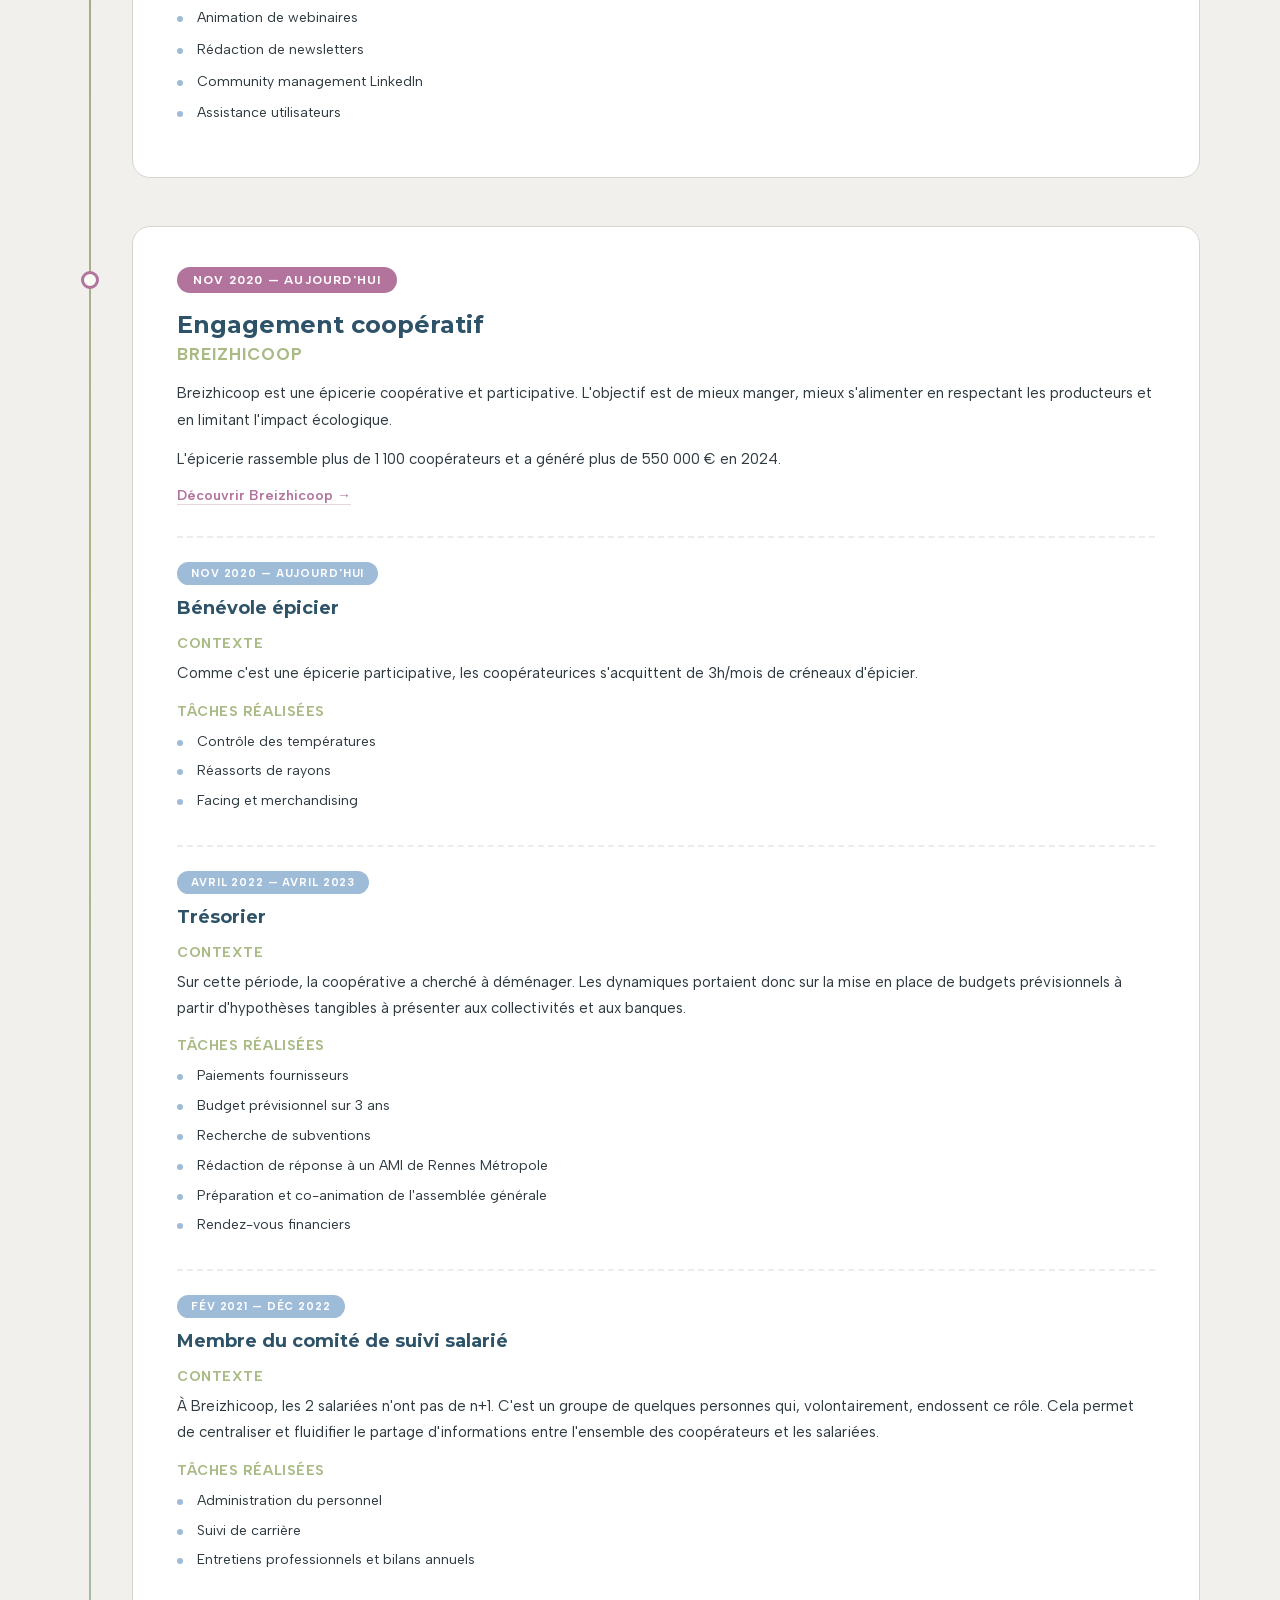
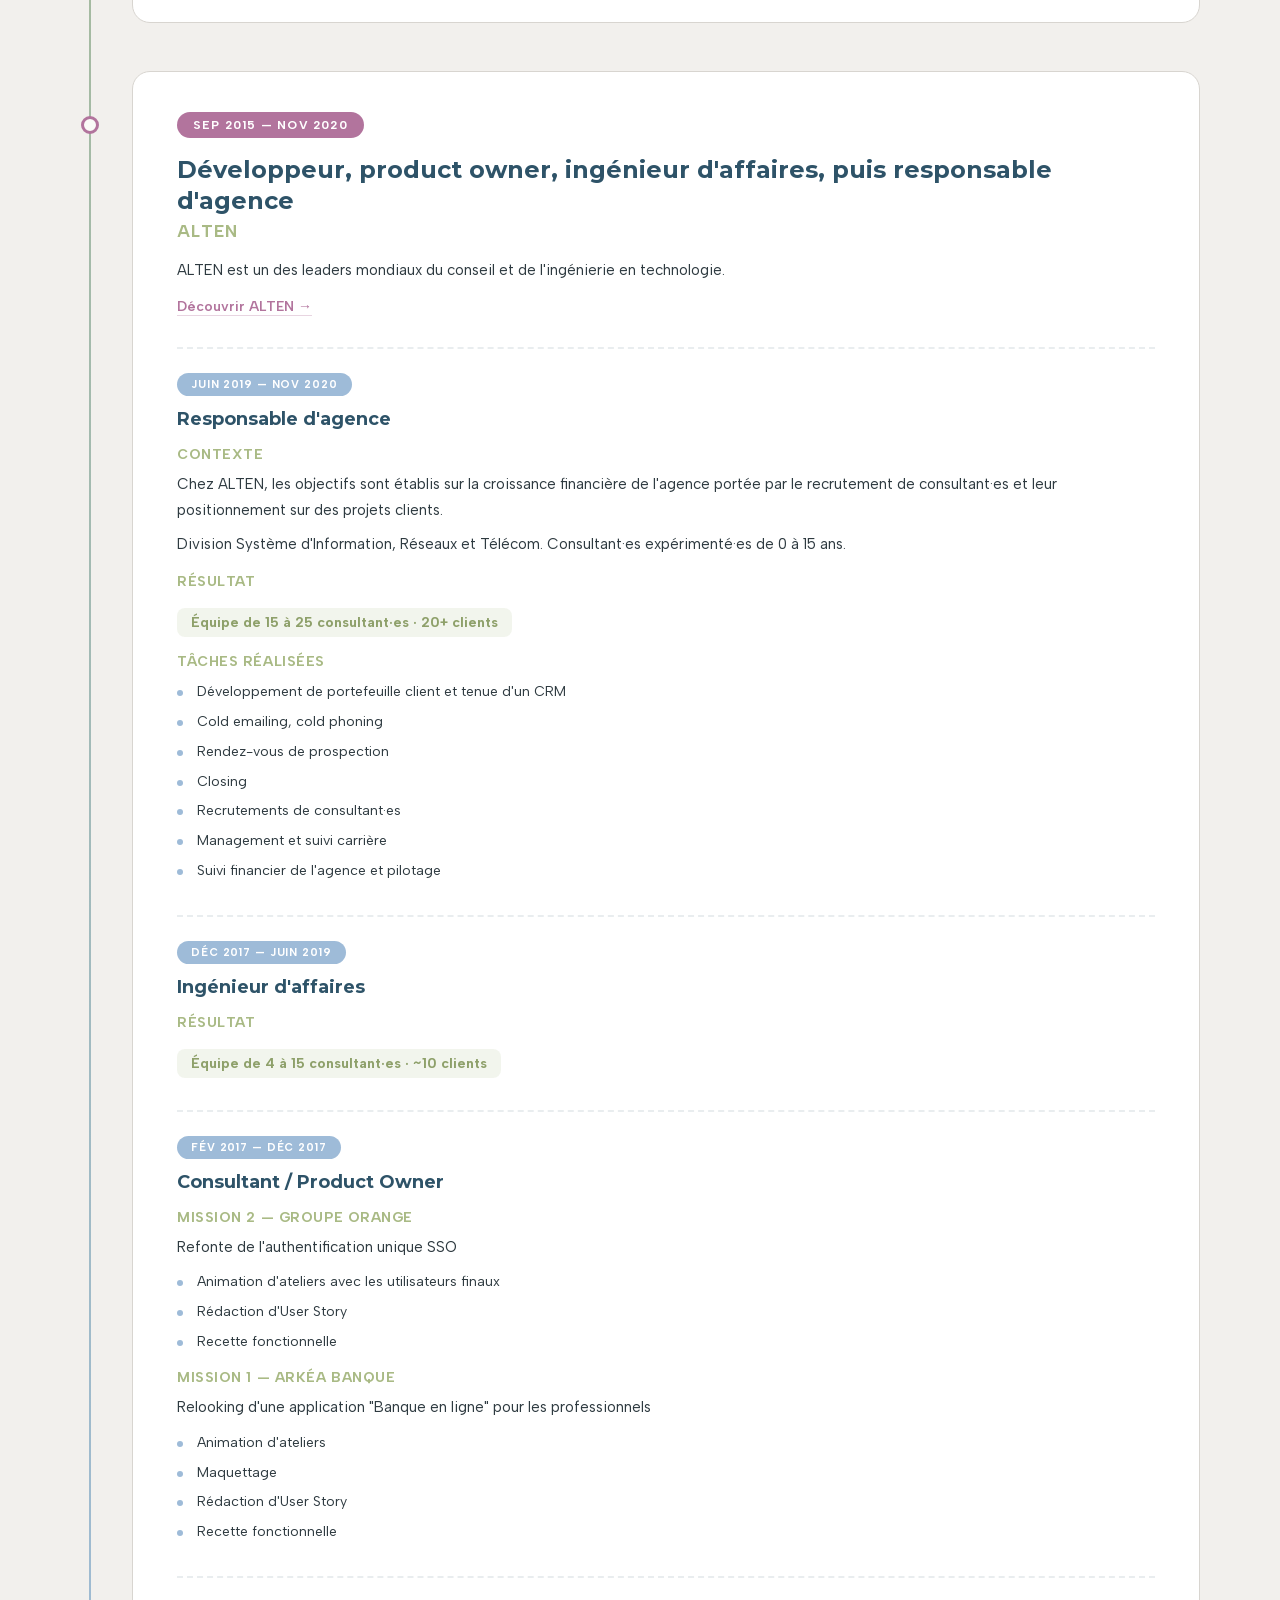
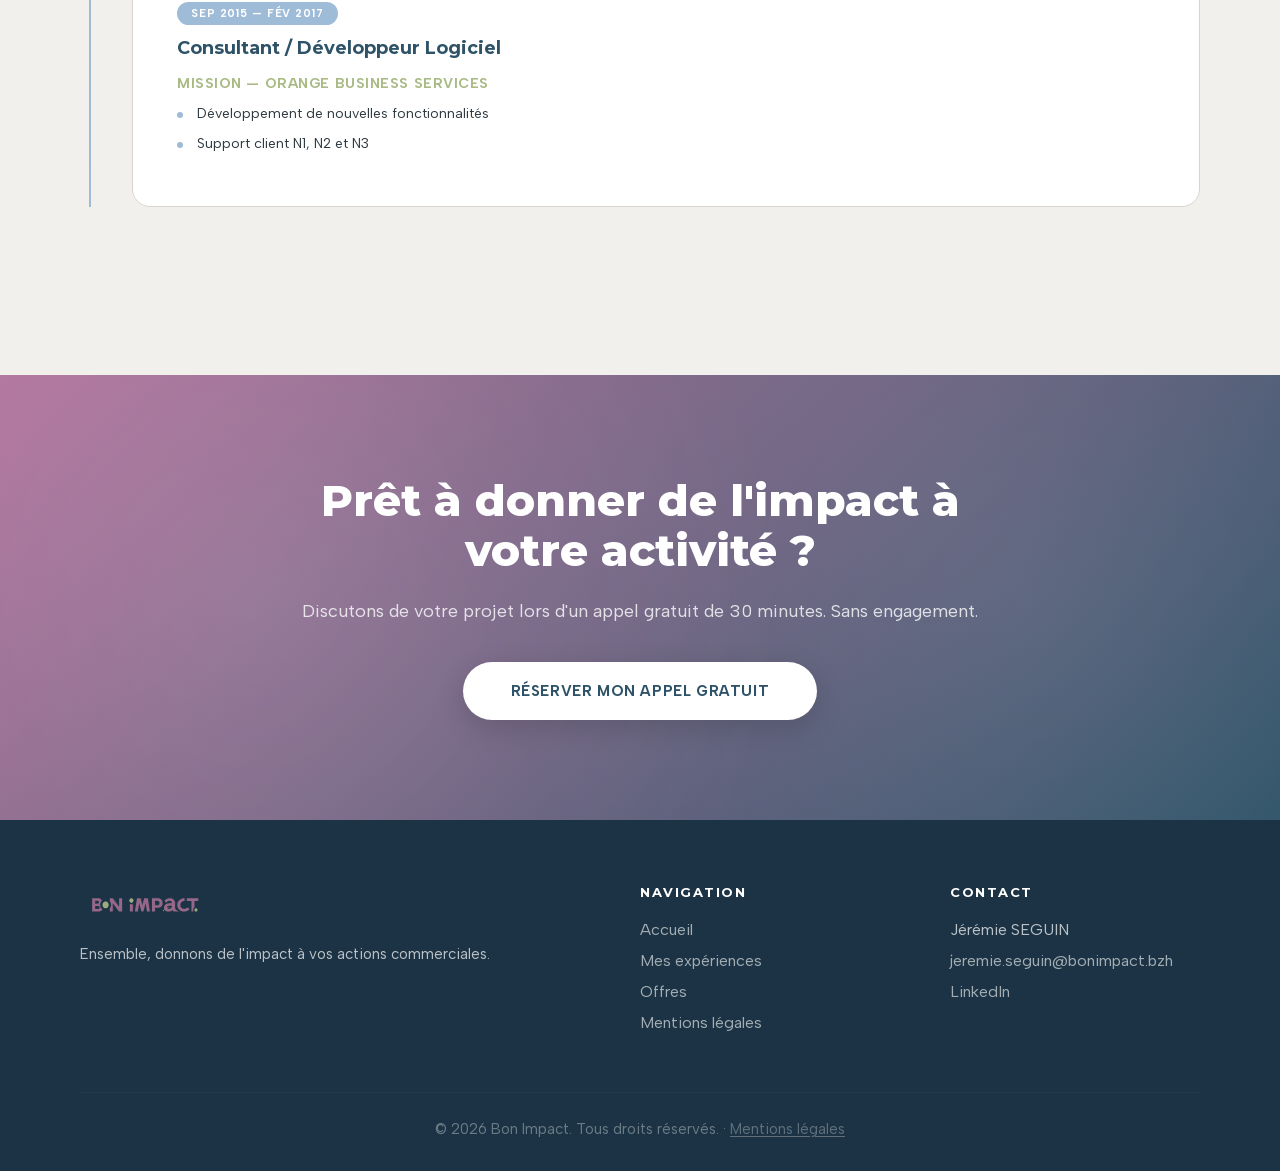
==== commit 1b19bc11: "Mentions légales : lien visible dans la navigation du pied de page Co-Authored-By: Claude Opus 5.5 <" ====
--- a/a-propos.html
+++ b/a-propos.html
@@ -924,6 +924,7 @@
                         <li><a href="index.html">Accueil</a></li>
                         <li><a href="a-propos.html">Mes expériences</a></li>
                         <li><a href="offres.html">Offres</a></li>
+                        <li><a href="mentions-legales.html">Mentions légales</a></li>
                     </ul>
                 </div>
                 <div>
--- a/style.css
+++ b/style.css
@@ -432,6 +432,11 @@
     opacity: 0.5;
 }
 
+.footer-bottom a {
+    text-decoration: underline;
+    text-underline-offset: 2px;
+}
+
 
 /* ==========================================================================
    9. ANIMATIONS
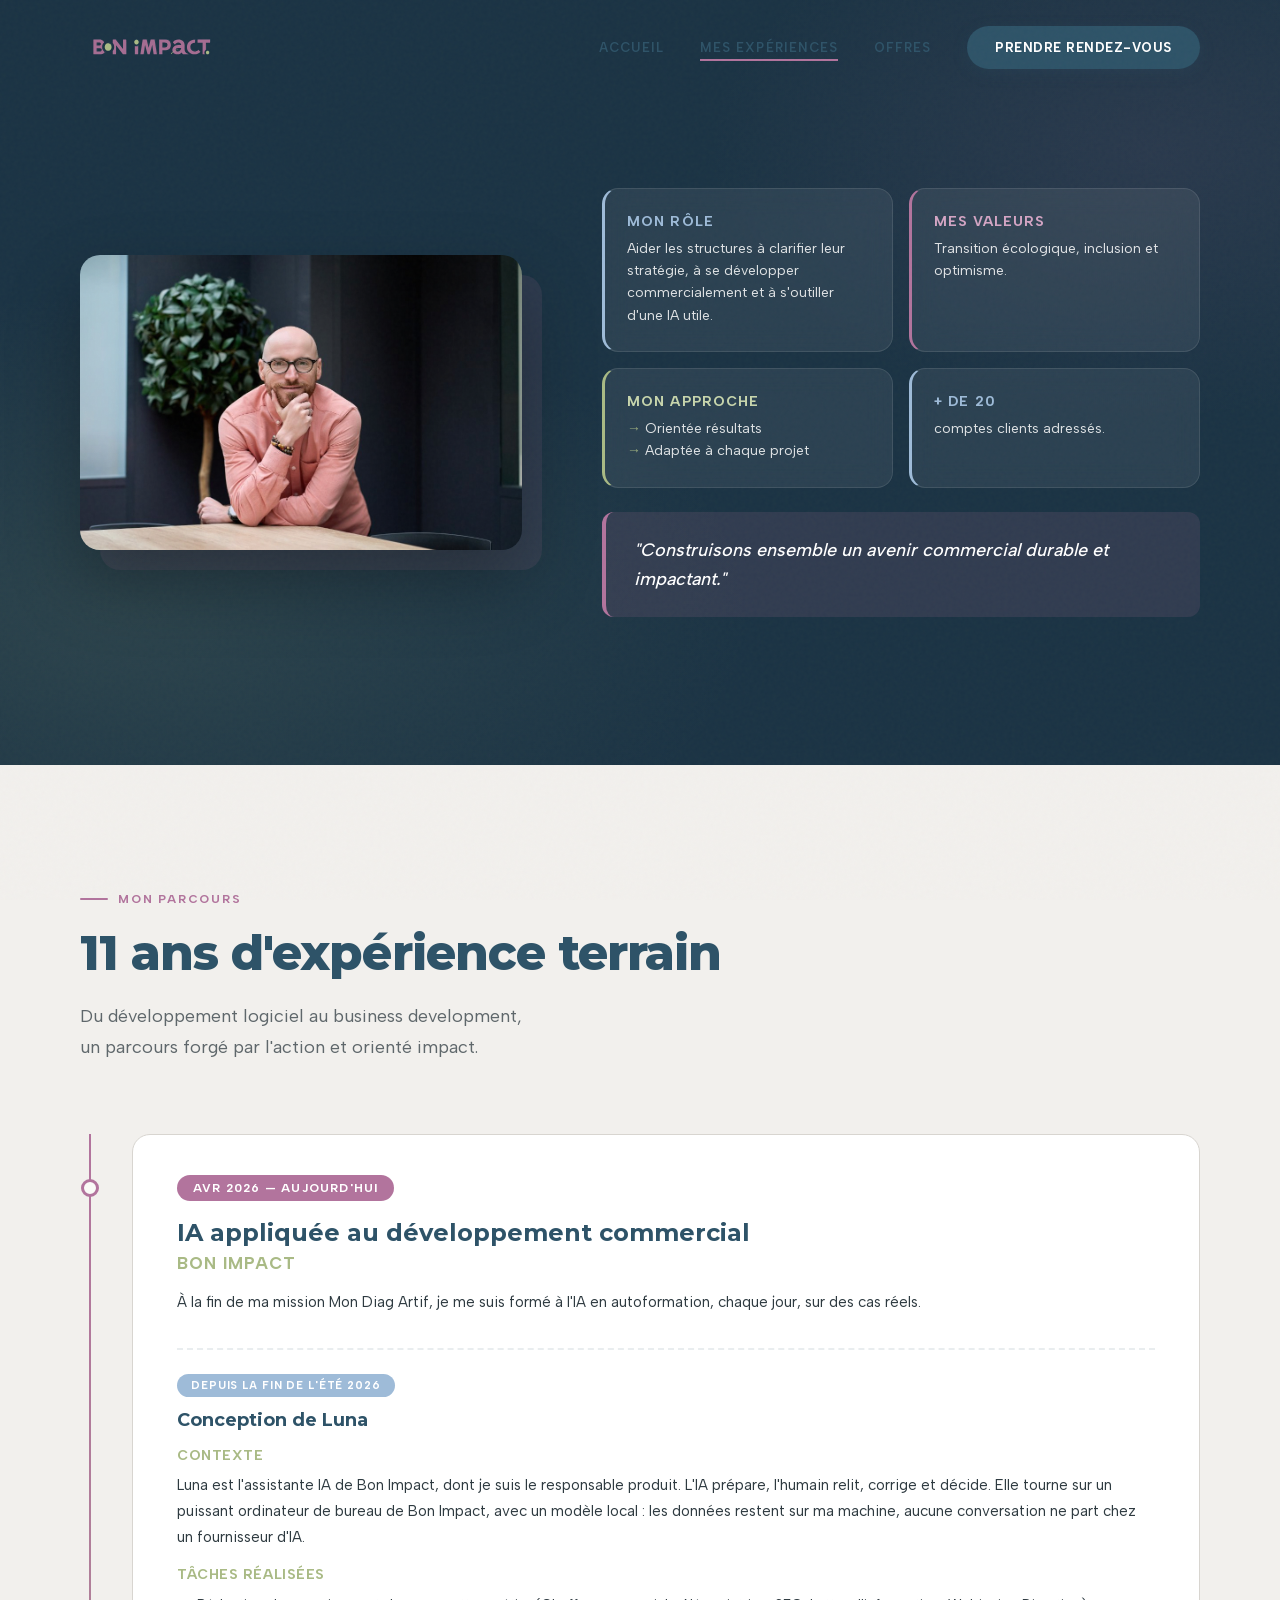
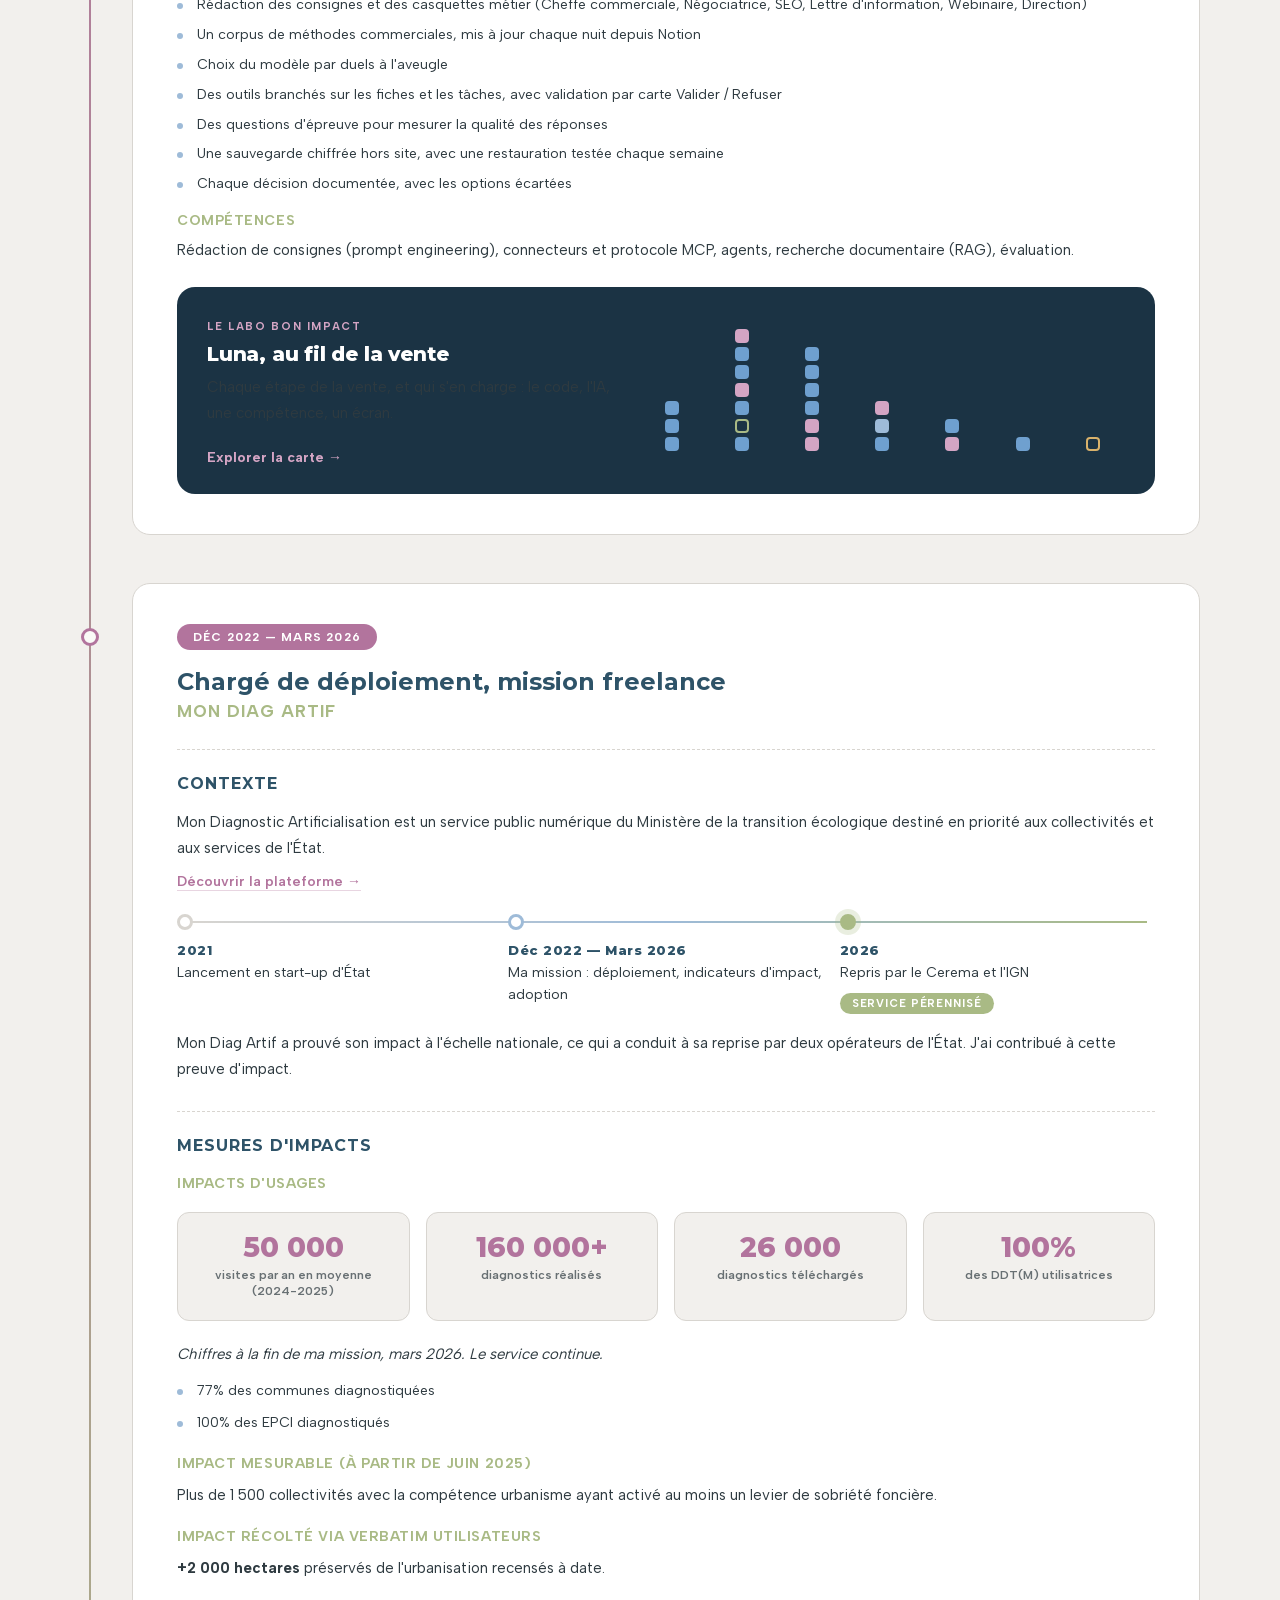
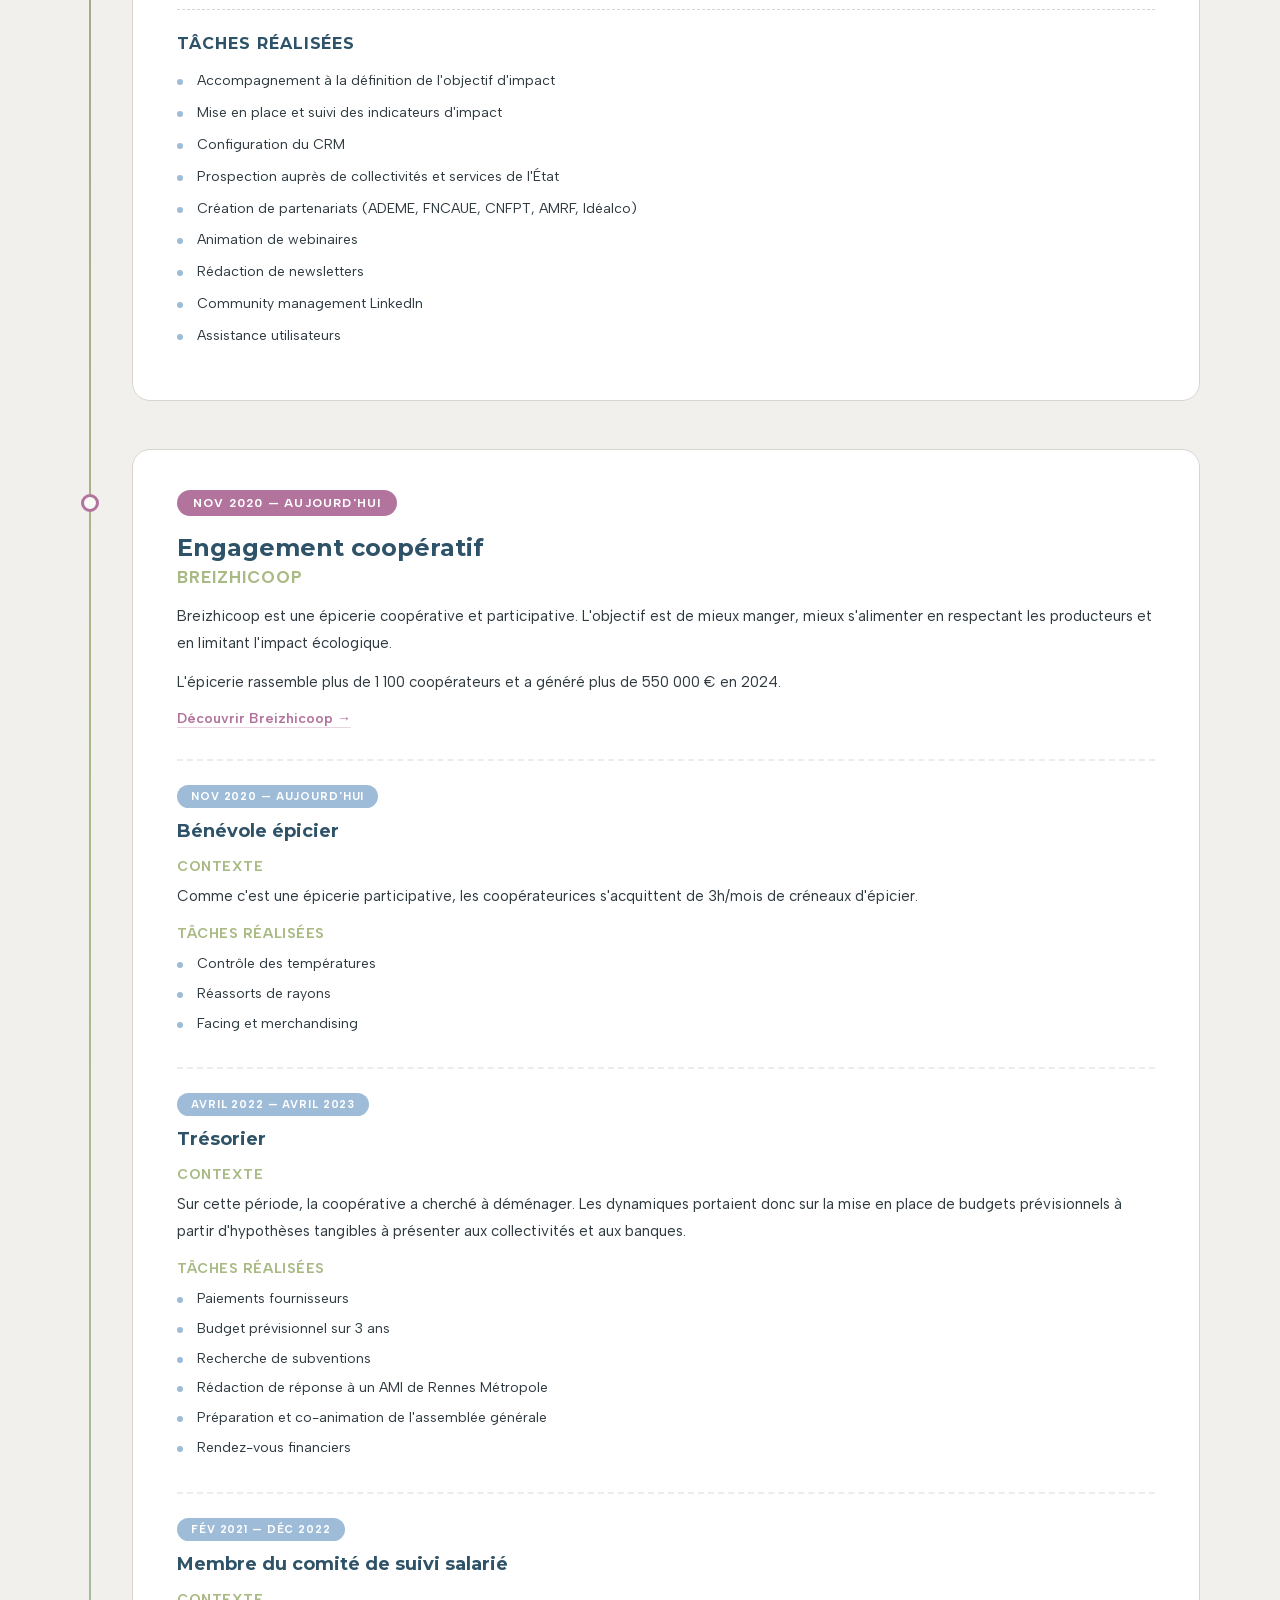
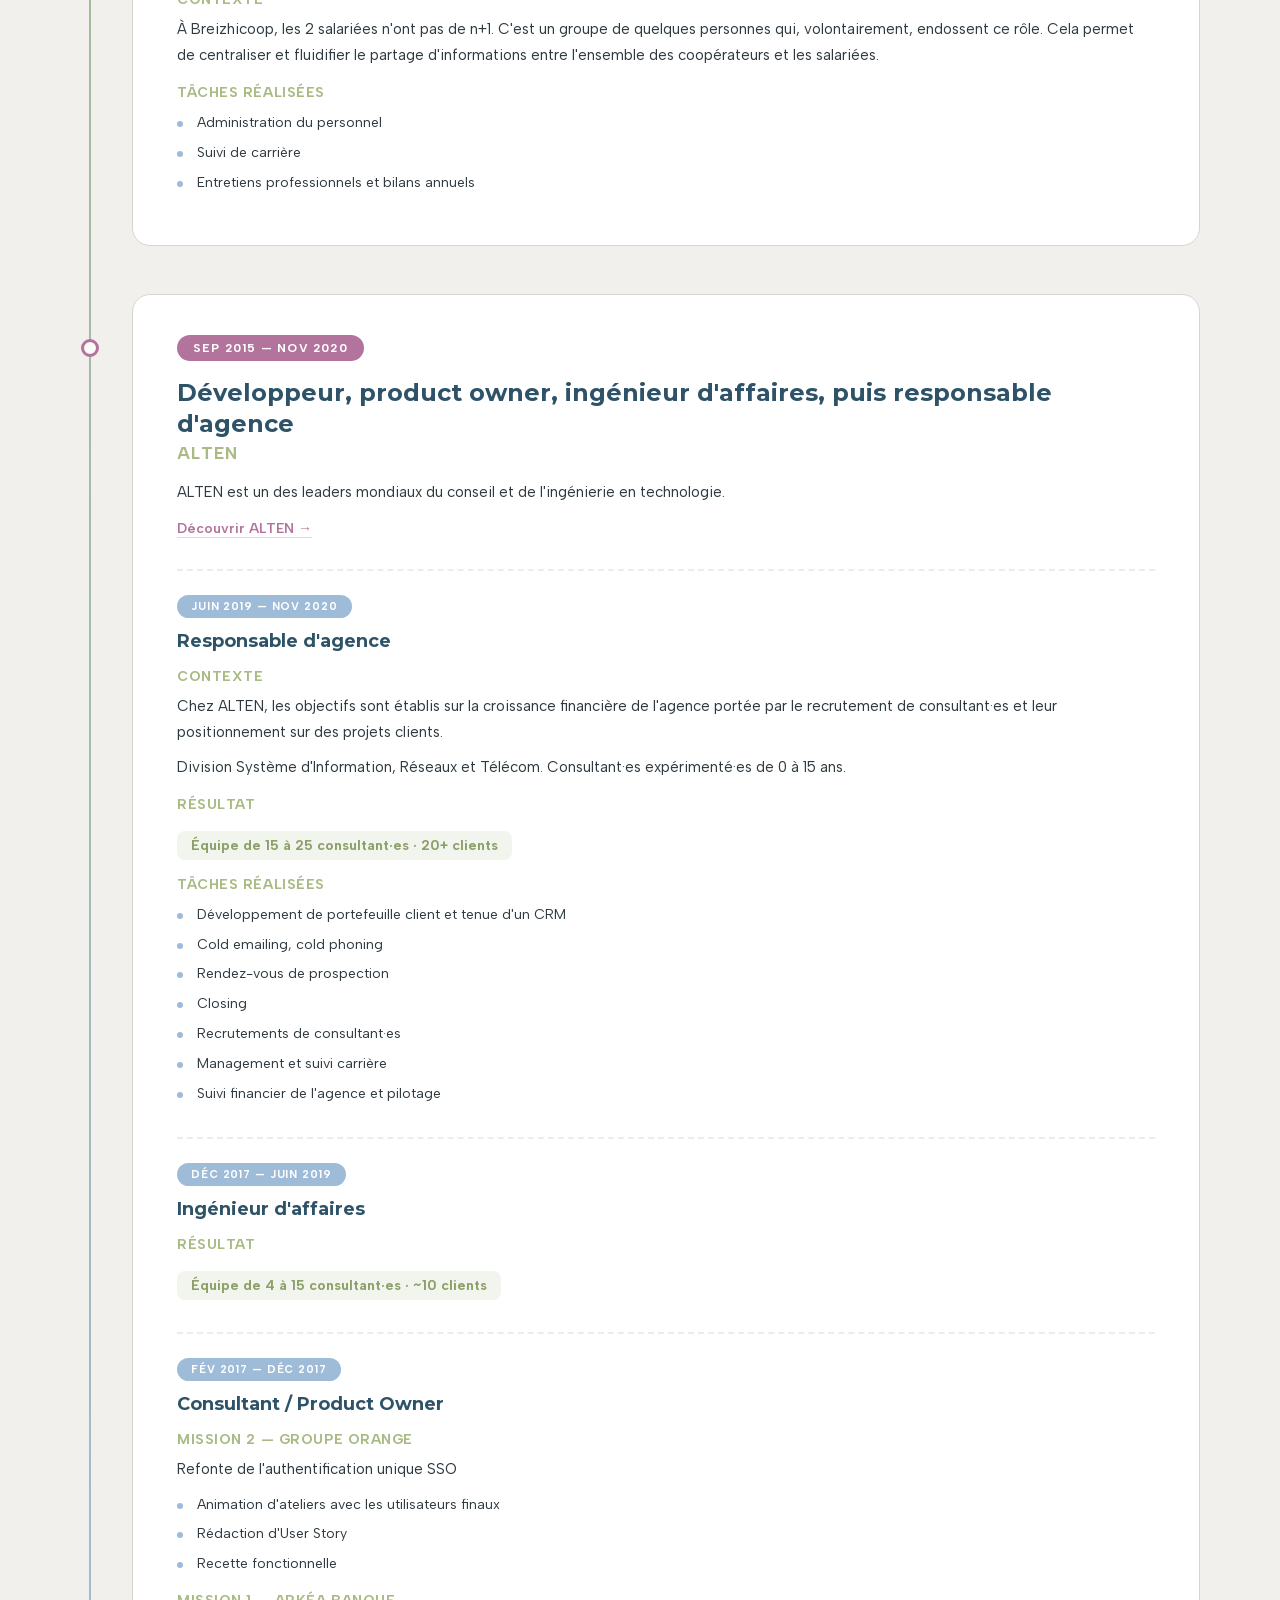
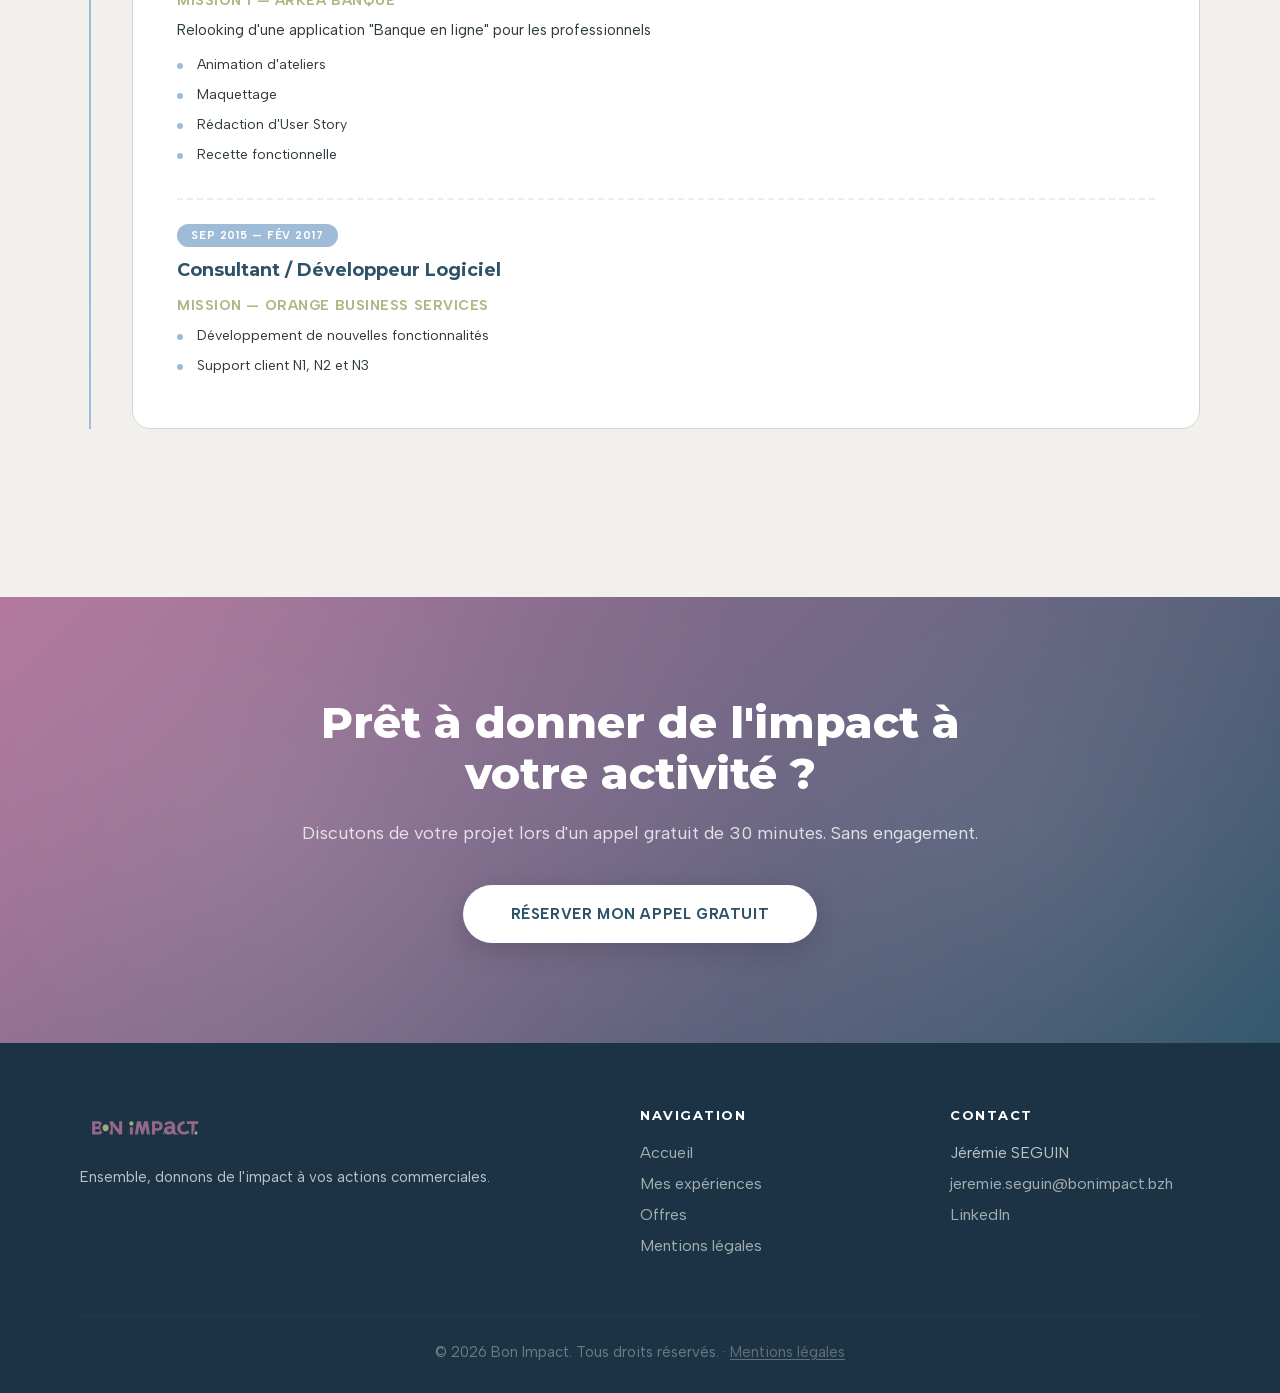
==== commit fb7b896e: "Liens vers « Luna, au fil de la vente » depuis l'accueil et Mes expériences Les variantes recommandé" ====
--- a/a-propos.html
+++ b/a-propos.html
@@ -8,7 +8,7 @@
     <!-- Favicon -->
     <link rel="icon" type="image/svg+xml" href="favicon.svg">
     <meta name="description"
-        content="Jérémie Seguin, freelance en développement commercial depuis 2022. Plus de 20 comptes clients adressés, et un accompagnement à l'IA raisonnée au service du commercial.">
+        content="Jérémie Seguin, freelance en développement commercial depuis 2022. Plus de 20 comptes clients adressés, et un accompagnement pour adapter l'IA à vos usages commerciaux.">
     <link rel="preload" href="fonts/montserrat-latin.woff2" as="font" type="font/woff2" crossorigin>
     <link rel="preload" href="fonts/albert-sans-latin.woff2" as="font" type="font/woff2" crossorigin>
     <link rel="stylesheet" href="fonts/fonts.css">
@@ -704,6 +704,12 @@
                         <h4>Compétences</h4>
                         <p>Rédaction de consignes (prompt engineering), connecteurs et protocole MCP, agents,
                             recherche documentaire (RAG), évaluation.</p>
+                        <a href="luna.html" class="luna-encart">
+                            <div><span class="etiq">Le labo Bon Impact</span><span class="titre">Luna, au fil de la vente</span>
+                                <p>Chaque étape de la vente, et qui s'en charge : le code, l'IA, une compétence, un écran.</p>
+                                <span class="aller">Explorer la carte →</span></div>
+                            <div class="luna-mini" data-luna-mini aria-hidden="true"></div>
+                        </a>
                     </div>
                 </div>
 
@@ -956,6 +962,7 @@
             document.querySelectorAll('.reveal').forEach(function (el) { observer.observe(el); });
         })();
     </script>
+    <script src="luna-donnees.js"></script>
     <script src="annees.js"></script>
     <script src="rdv.js"></script>
 </body>
--- a/style.css
+++ b/style.css
@@ -374,6 +374,140 @@
 
 
 /* ==========================================================================
+   7 bis. LIENS VERS LUNA
+   L'encart bleu nuit avec la carte en miniature (accueil, Mes expériences)
+   et la pastille de la frise du parcours. Données : luna-donnees.js.
+   ========================================================================== */
+
+.luna-encart {
+    --f-code: var(--bleu-clair);
+    --f-conversation: #6FA0CF;
+    --f-competence: var(--mauve-light);
+    --f-ecran: var(--vert);
+    --f-agent: #D9B26B;
+    display: grid;
+    grid-template-columns: minmax(0, 1fr) minmax(0, 1.2fr);
+    gap: 28px;
+    align-items: center;
+    margin-top: 24px;
+    background: var(--bleu-nuit);
+    color: var(--blanc);
+    border-radius: 18px;
+    padding: 28px 30px;
+    transition: all 0.4s var(--ease-out-expo);
+}
+
+.luna-encart:hover {
+    transform: translateY(-4px);
+    box-shadow: 0 18px 40px rgba(27, 51, 68, 0.25);
+}
+
+.luna-encart.large {
+    grid-template-columns: minmax(0, 1fr) minmax(0, 1.4fr);
+    margin-top: 40px;
+    padding: 34px 36px;
+}
+
+.luna-encart .etiq {
+    font-size: 11px;
+    font-weight: 700;
+    letter-spacing: 0.15em;
+    text-transform: uppercase;
+    color: var(--mauve-light);
+}
+
+.luna-encart .titre {
+    display: block;
+    font-family: var(--font-display);
+    font-size: 20px;
+    font-weight: 800;
+    letter-spacing: -0.01em;
+    color: var(--blanc);
+    margin: 8px 0;
+}
+
+.luna-encart p {
+    color: rgba(255, 255, 255, 0.75);
+    font-size: 14px;
+    line-height: 1.6;
+    margin: 0;
+    opacity: 1;
+}
+
+.luna-encart .aller {
+    display: inline-block;
+    margin-top: 14px;
+    color: var(--mauve-light);
+    font-weight: 700;
+    font-size: 14px;
+}
+
+.luna-mini {
+    display: grid;
+    grid-template-columns: repeat(7, minmax(0, 1fr));
+    gap: 6px;
+    align-items: end;
+}
+
+.luna-mini div {
+    display: flex;
+    flex-direction: column-reverse;
+    gap: 4px;
+    align-items: center;
+}
+
+.luna-mini i {
+    width: 14px;
+    height: 14px;
+    border-radius: 4px;
+    background: var(--c);
+    border: 2px solid var(--c);
+}
+
+.luna-mini i.etude { background: transparent; }
+
+.luna-mini small {
+    font-size: 9px;
+    color: rgba(255, 255, 255, 0.55);
+    text-align: center;
+    line-height: 1.2;
+    margin-top: 4px;
+}
+
+.luna-puce {
+    display: inline-flex;
+    align-items: center;
+    gap: 8px;
+    margin-top: 10px;
+    background: rgba(178, 116, 157, 0.12);
+    color: var(--mauve-deep);
+    font-weight: 700;
+    padding: 6px 14px;
+    border-radius: 999px;
+    font-size: 14px;
+    transition: all 0.3s var(--ease-out-expo);
+}
+
+.luna-puce:hover { background: var(--mauve); color: var(--blanc); }
+
+.luna-puce .neuf {
+    font-size: 10px;
+    letter-spacing: 0.1em;
+    text-transform: uppercase;
+    background: var(--mauve);
+    color: var(--blanc);
+    border-radius: 4px;
+    padding: 2px 6px;
+}
+
+.luna-puce:hover .neuf { background: var(--blanc); color: var(--mauve); }
+
+@media (max-width: 760px) {
+    .luna-encart, .luna-encart.large { grid-template-columns: minmax(0, 1fr); }
+}
+
+
+/* ==========================================================================
    8. FOOTER
    ========================================================================== */
 
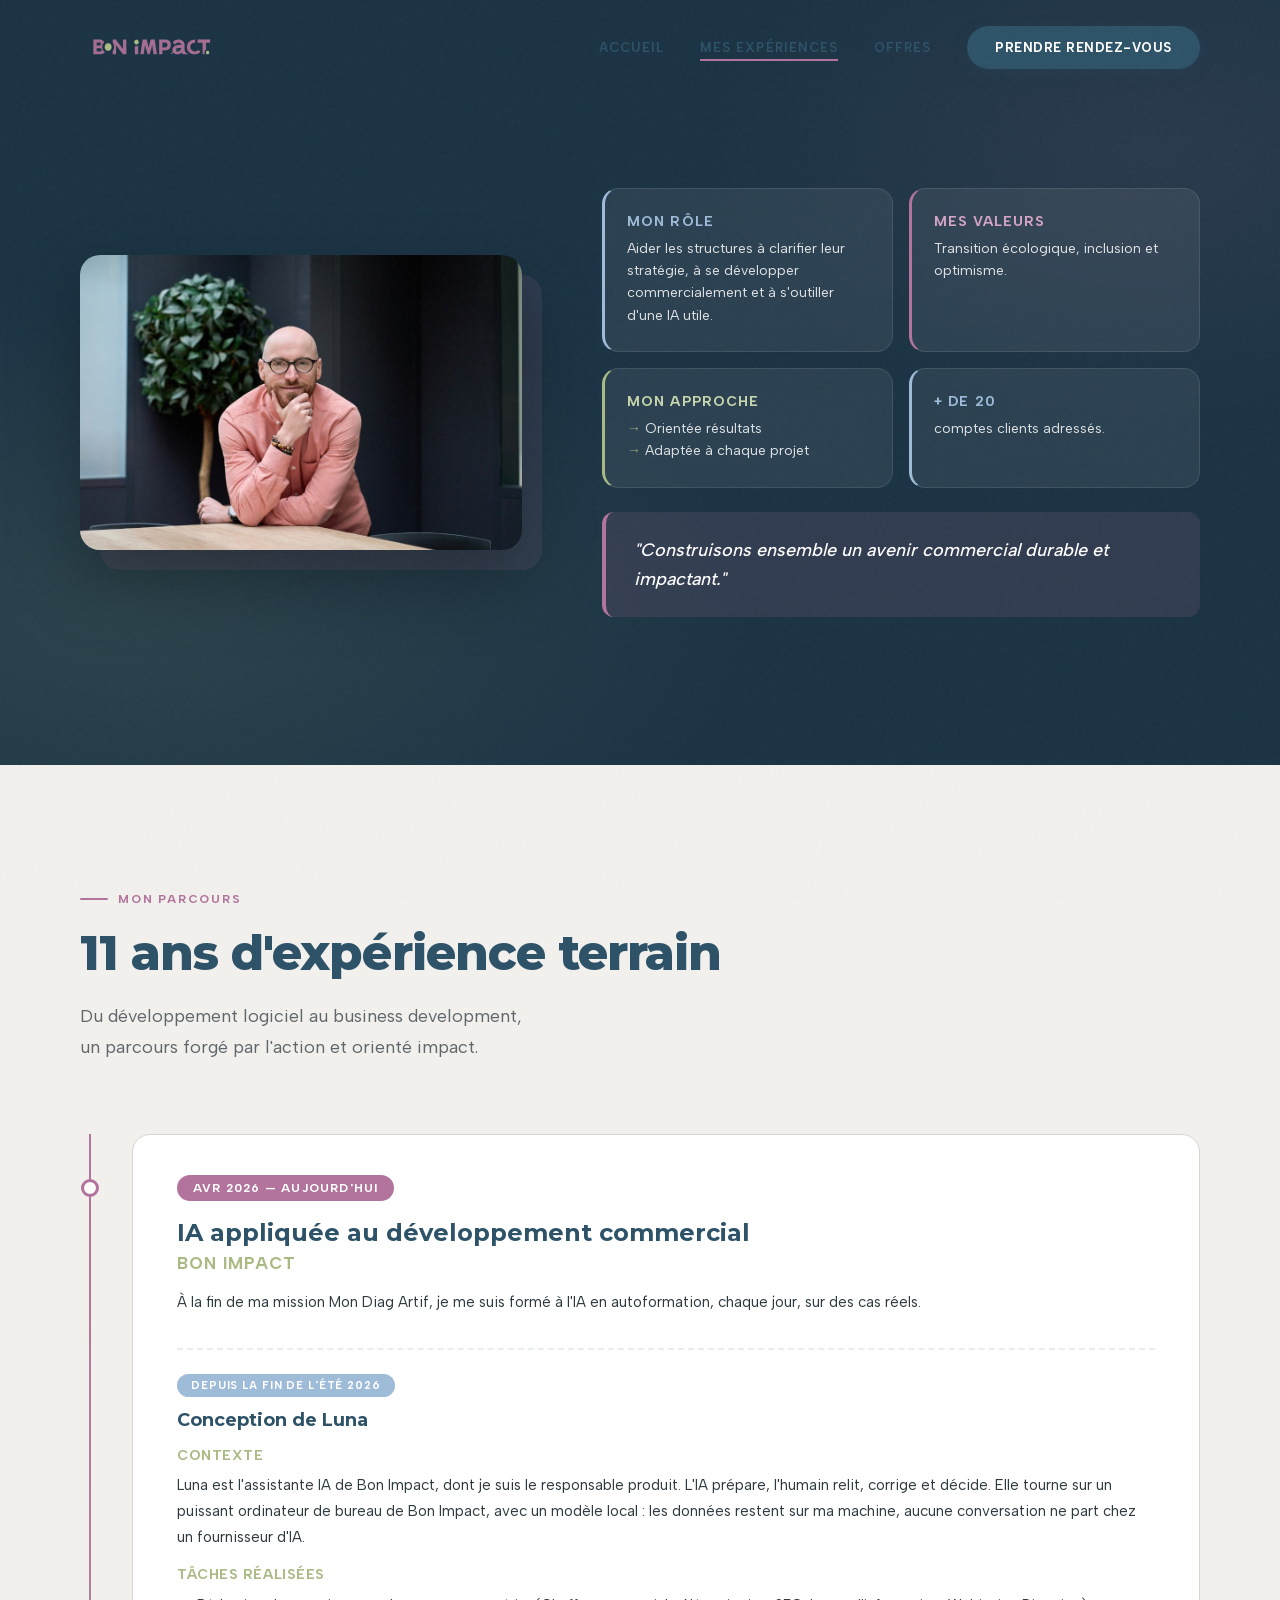
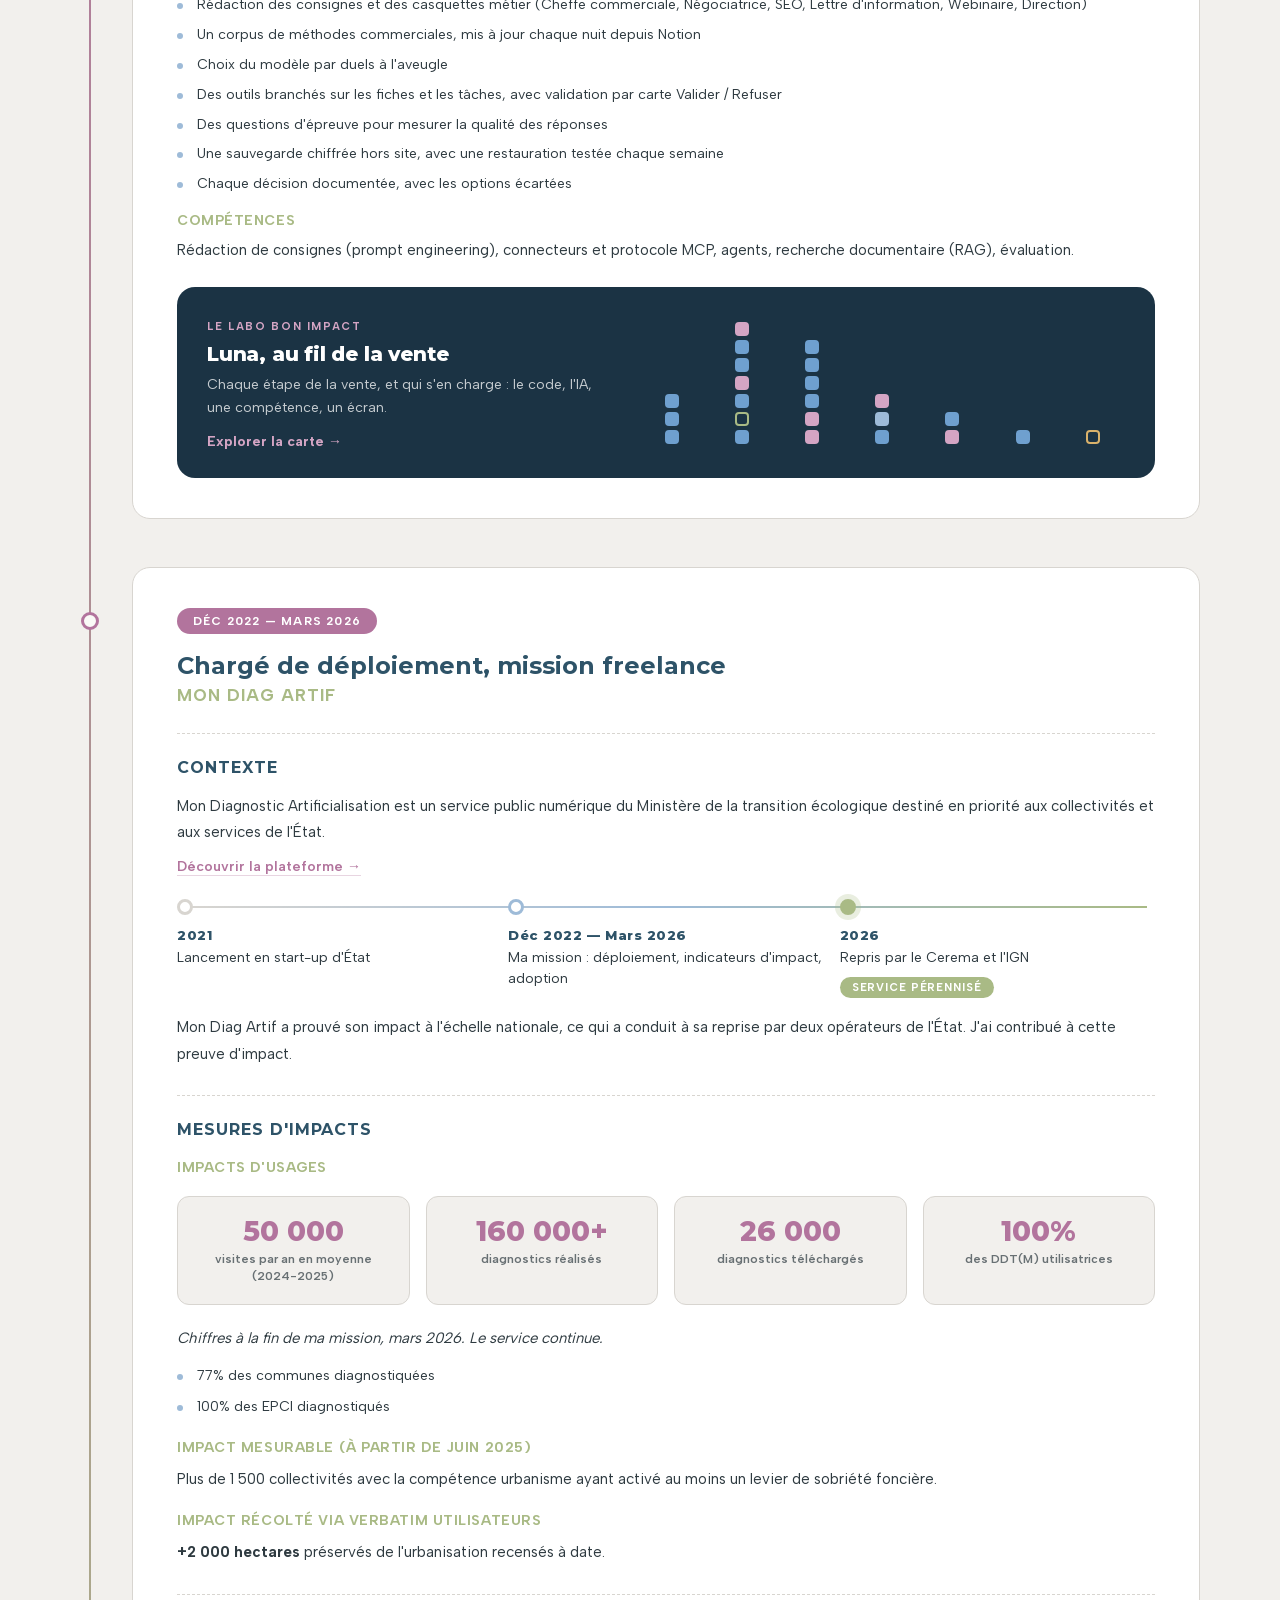
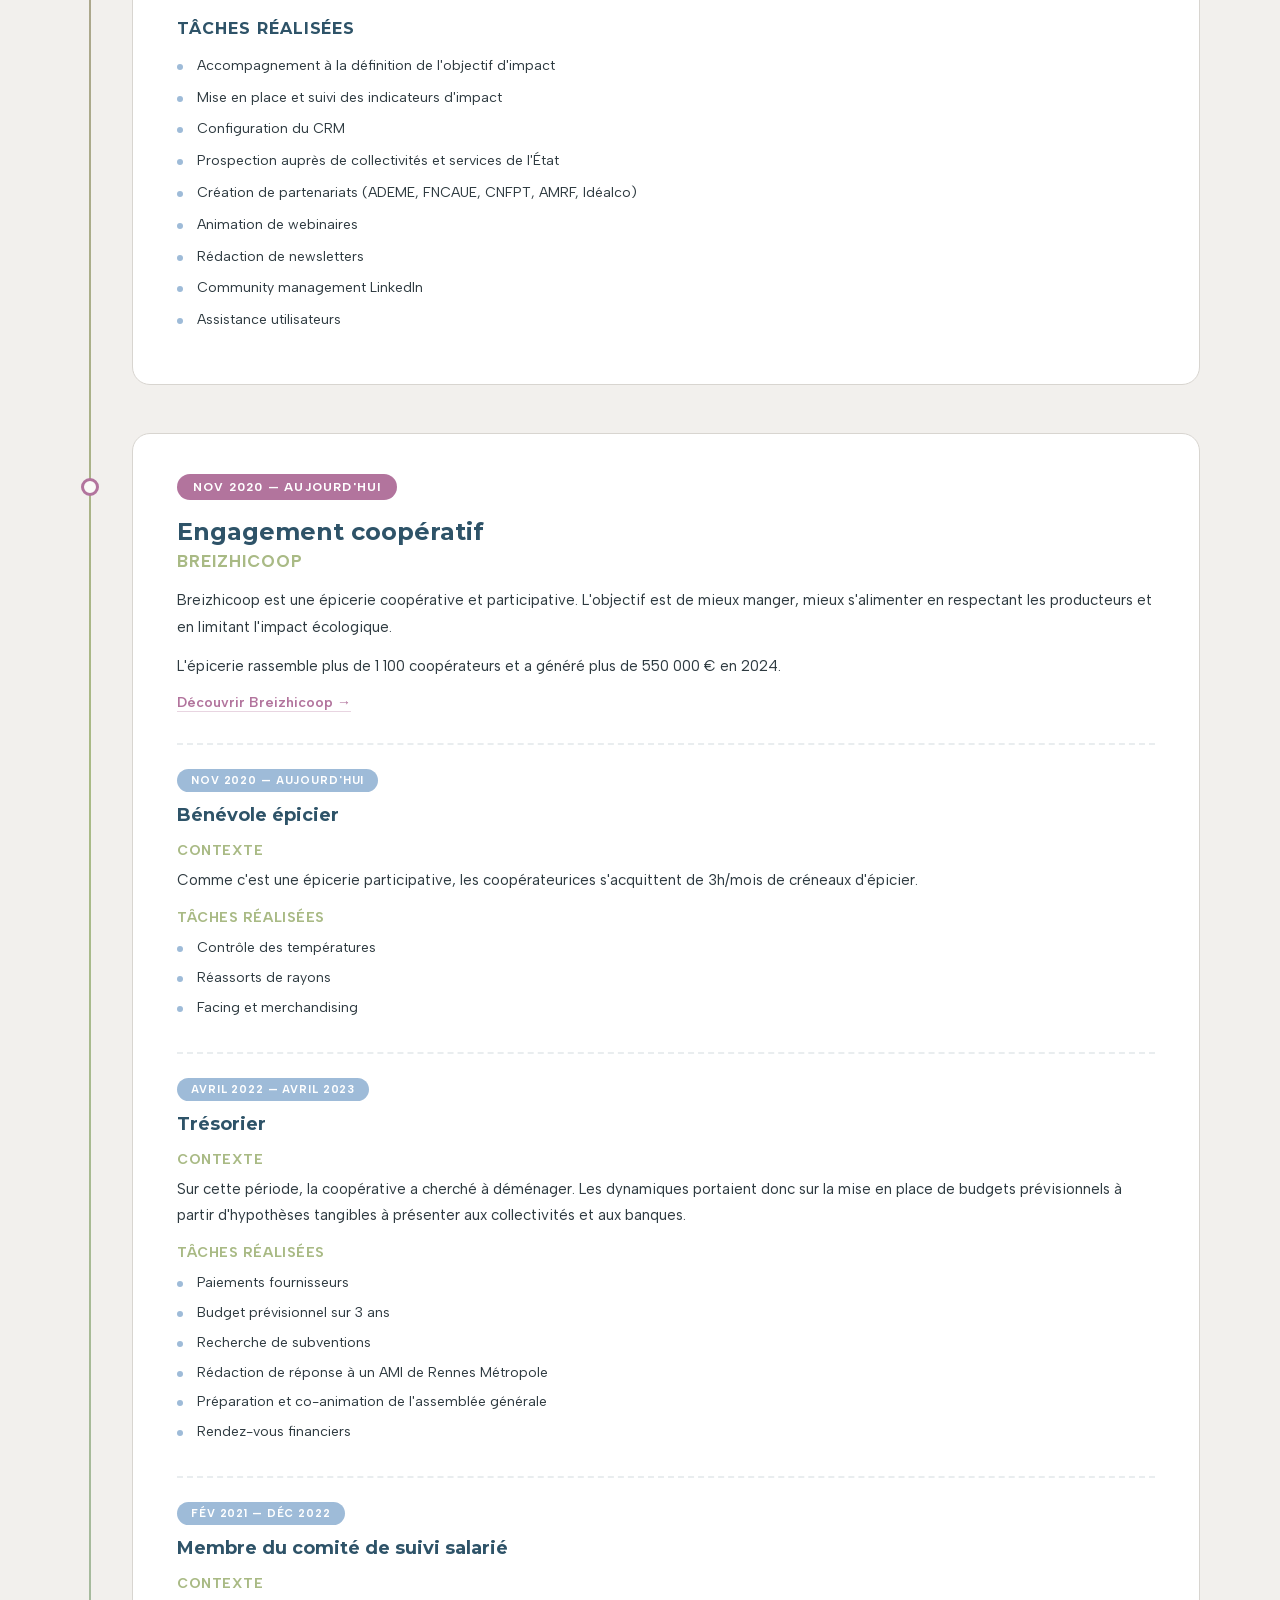
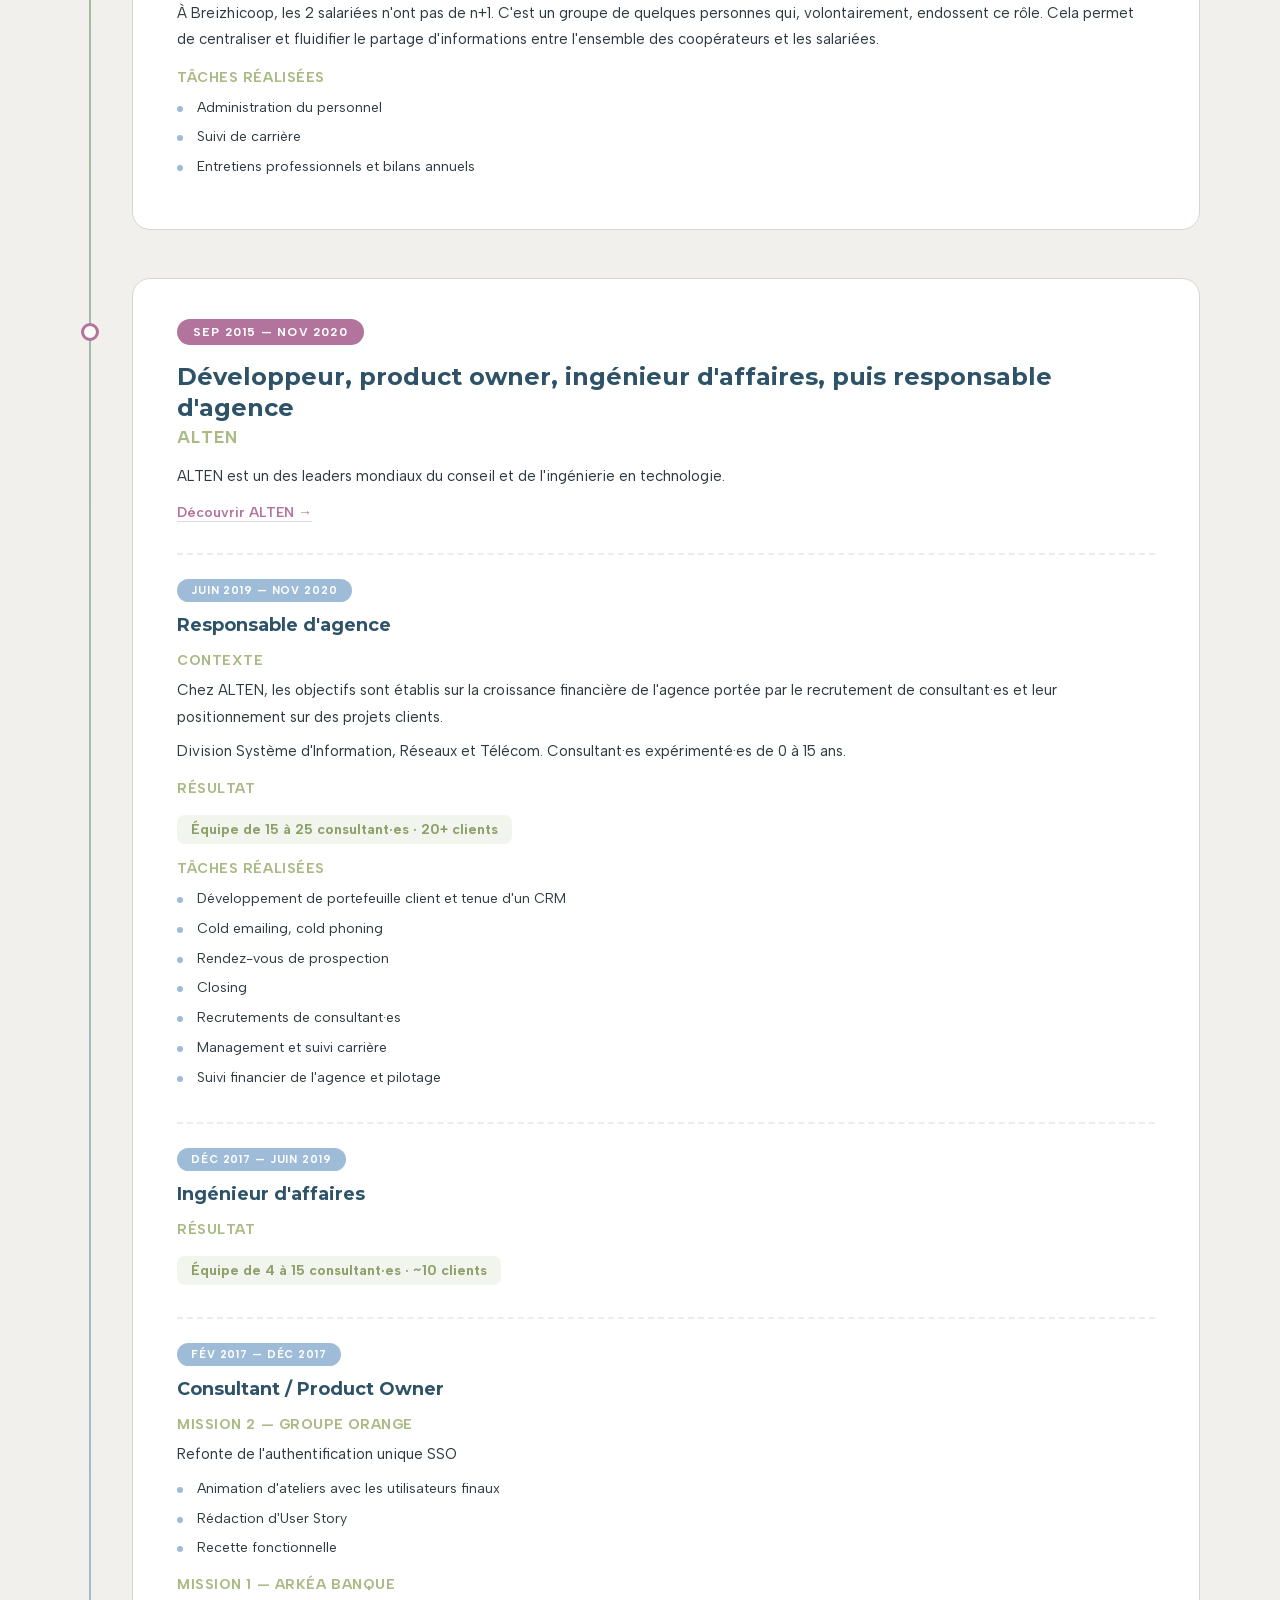
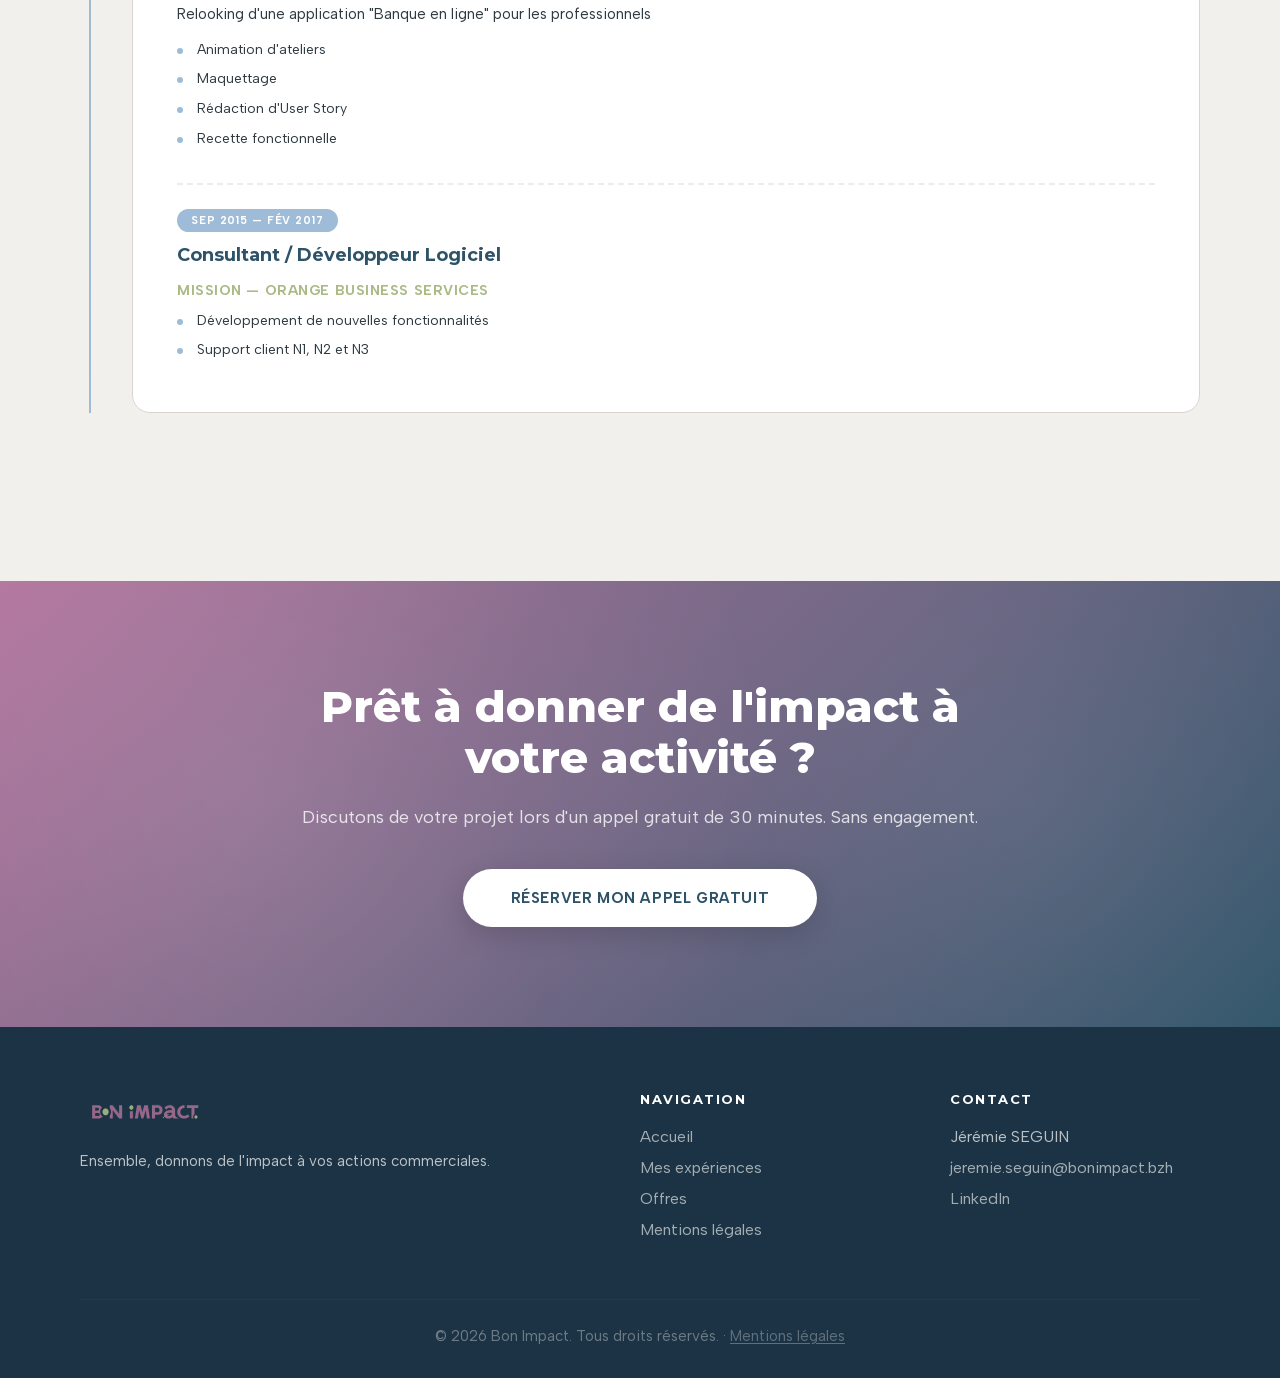
==== commit e3d22619: "Le texte de l'encart Luna se lit sur Mes expériences Le style des paragraphes de la page l'emportait" ====
--- a/a-propos.html
+++ b/a-propos.html
@@ -12,7 +12,7 @@
     <link rel="preload" href="fonts/montserrat-latin.woff2" as="font" type="font/woff2" crossorigin>
     <link rel="preload" href="fonts/albert-sans-latin.woff2" as="font" type="font/woff2" crossorigin>
     <link rel="stylesheet" href="fonts/fonts.css">
-    <link rel="stylesheet" href="style.css">
+    <link rel="stylesheet" href="style.css?v=2026-11-13c">
 
     <!-- Page-specific styles: À PROPOS -->
     <style>
@@ -962,7 +962,7 @@
             document.querySelectorAll('.reveal').forEach(function (el) { observer.observe(el); });
         })();
     </script>
-    <script src="luna-donnees.js"></script>
+    <script src="luna-donnees.js?v=2026-11-13"></script>
     <script src="annees.js"></script>
     <script src="rdv.js"></script>
 </body>
--- a/style.css
+++ b/style.css
@@ -426,7 +426,9 @@
     margin: 8px 0;
 }
 
-.luna-encart p {
+/* « a.luna-encart » : plus précis que les styles de texte des pages (.role-block p de
+   Mes expériences rendait ce texte gris foncé sur bleu nuit). */
+a.luna-encart p {
     color: rgba(255, 255, 255, 0.75);
     font-size: 14px;
     line-height: 1.6;
@@ -476,31 +478,26 @@
 
 .luna-puce {
     display: inline-flex;
-    align-items: center;
-    gap: 8px;
-    margin-top: 10px;
-    background: rgba(178, 116, 157, 0.12);
+    align-items: baseline;
+    gap: 10px;
+    margin-top: 14px;
+    color: var(--mauve);
+    font-weight: 700;
+    font-size: 14px;
+    transition: color 0.3s ease, gap 0.3s var(--ease-out-expo);
+}
+
+.luna-puce:hover {
     color: var(--mauve-deep);
-    font-weight: 700;
-    padding: 6px 14px;
-    border-radius: 999px;
-    font-size: 14px;
-    transition: all 0.3s var(--ease-out-expo);
-}
-
-.luna-puce:hover { background: var(--mauve); color: var(--blanc); }
+    gap: 14px;
+}
 
 .luna-puce .neuf {
-    font-size: 10px;
-    letter-spacing: 0.1em;
+    font-size: 11px;
+    letter-spacing: 0.15em;
     text-transform: uppercase;
-    background: var(--mauve);
-    color: var(--blanc);
-    border-radius: 4px;
-    padding: 2px 6px;
-}
-
-.luna-puce:hover .neuf { background: var(--blanc); color: var(--mauve); }
+    color: var(--mauve-light);
+}
 
 @media (max-width: 760px) {
     .luna-encart, .luna-encart.large { grid-template-columns: minmax(0, 1fr); }
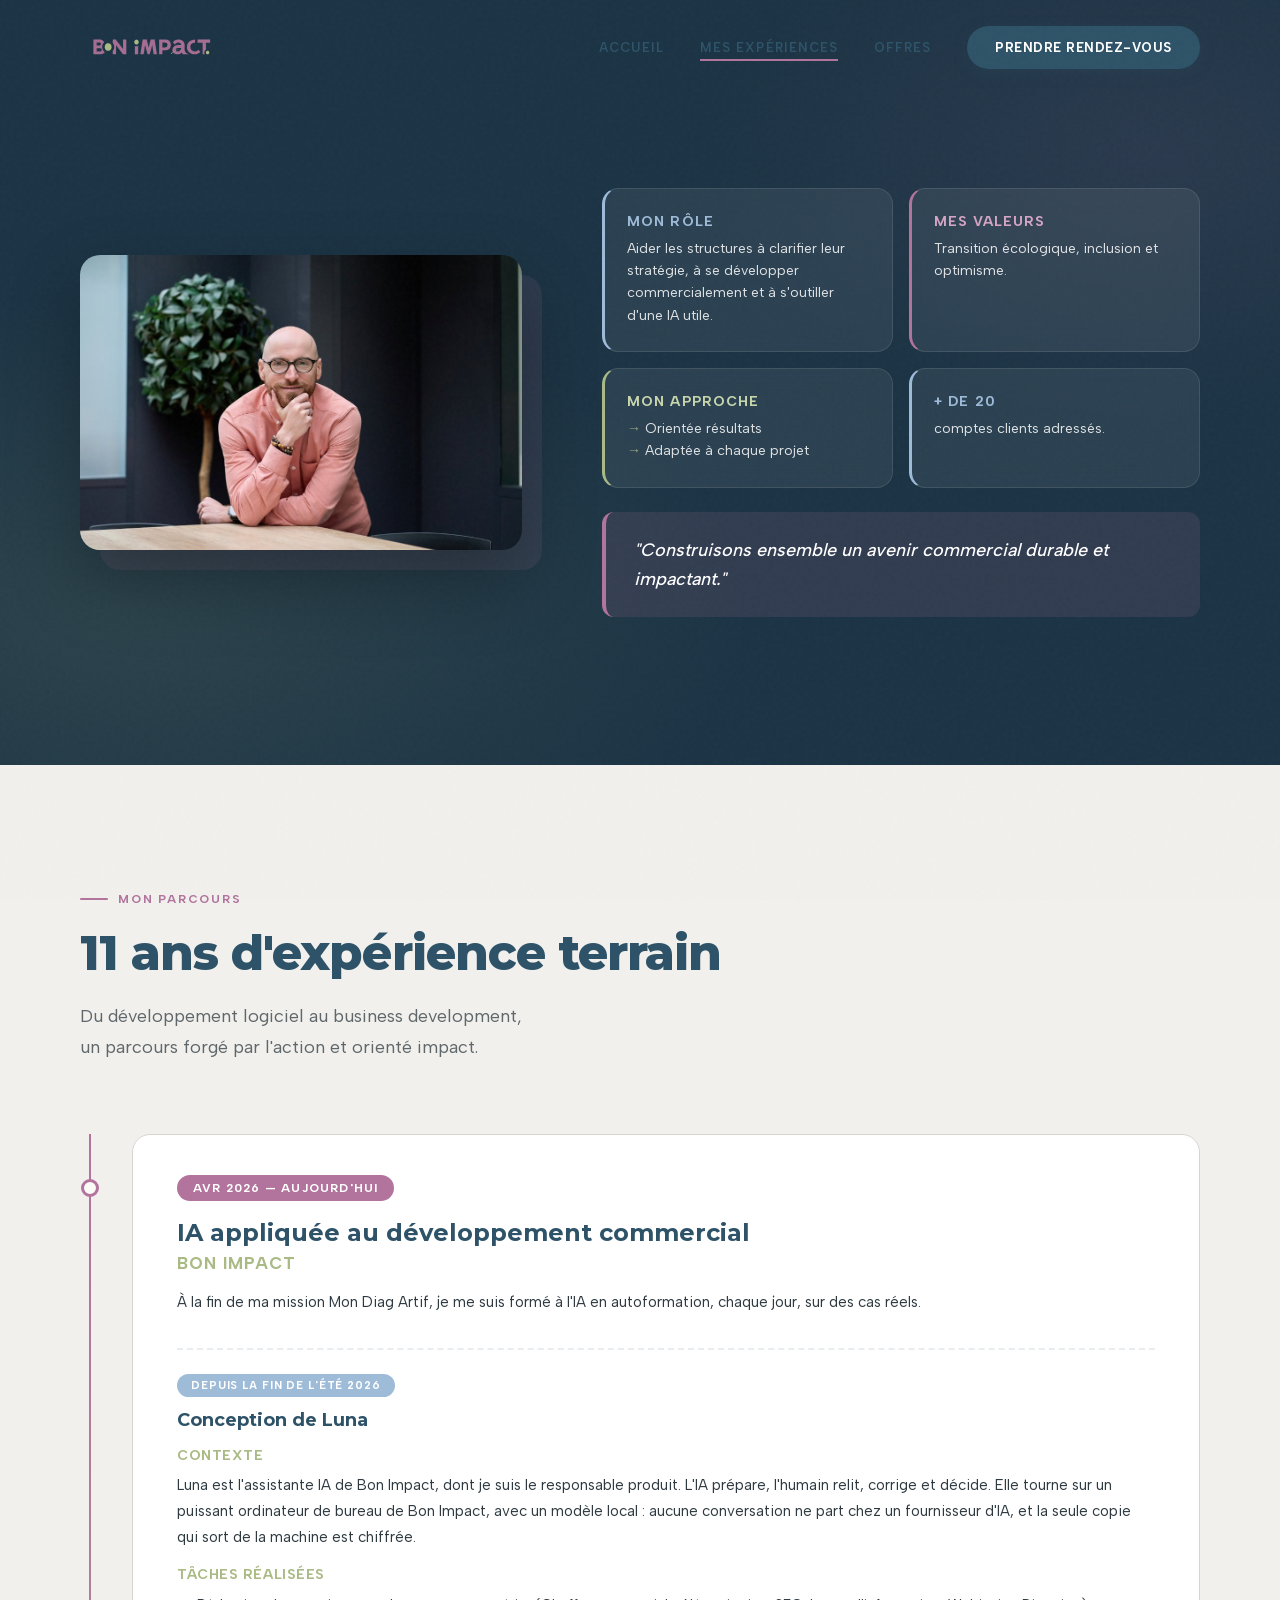
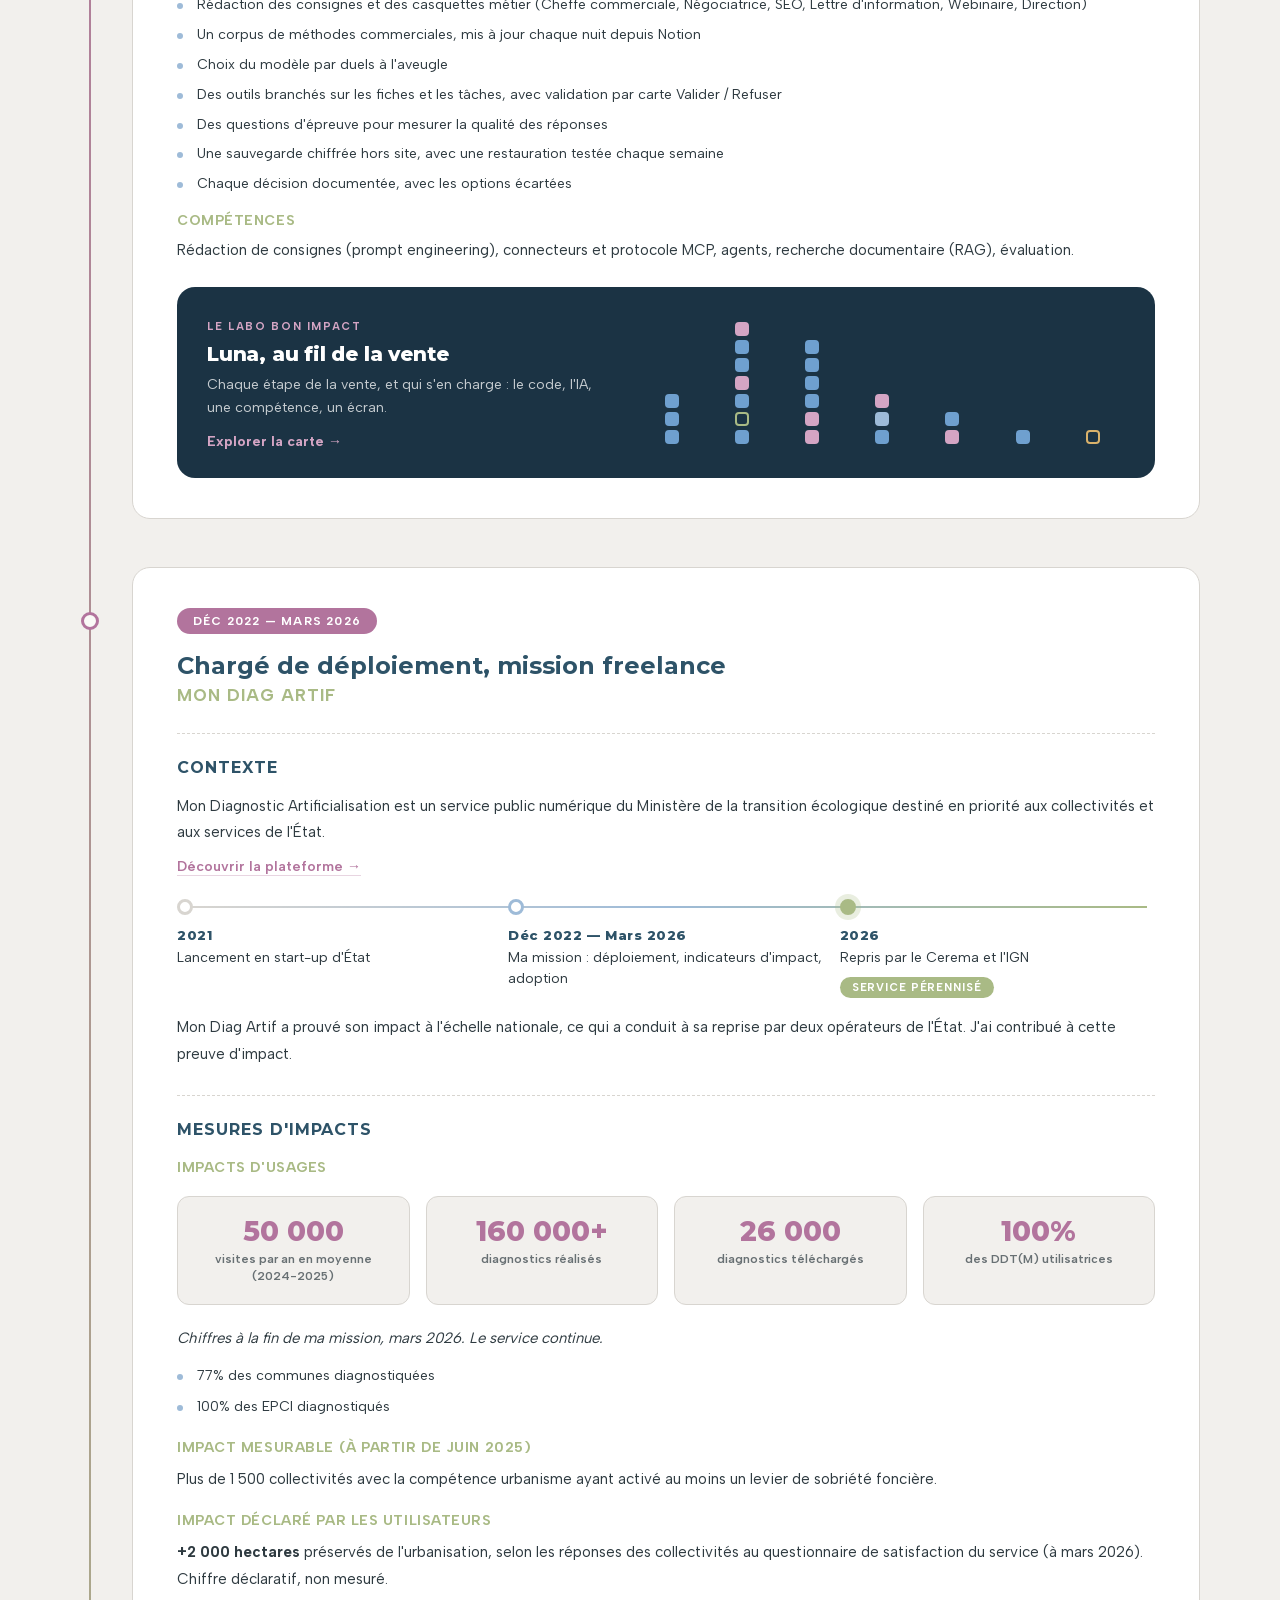
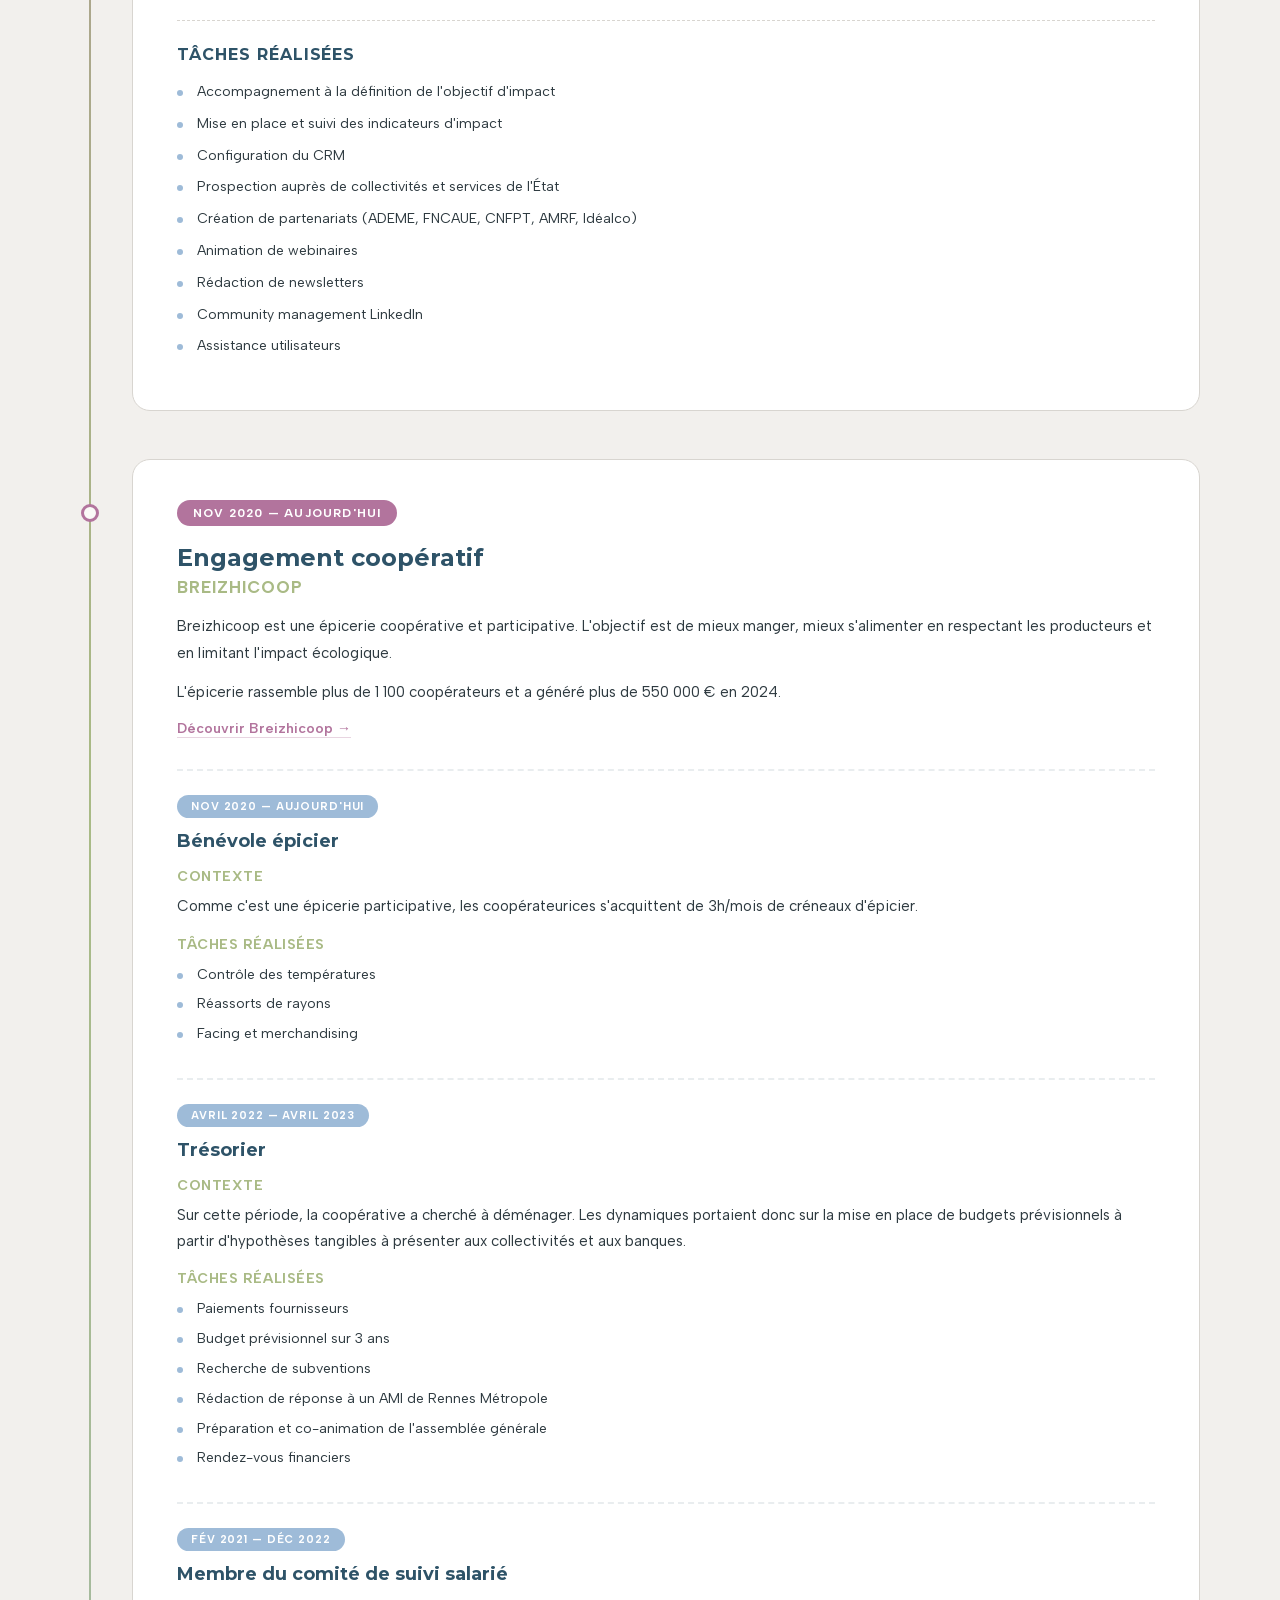
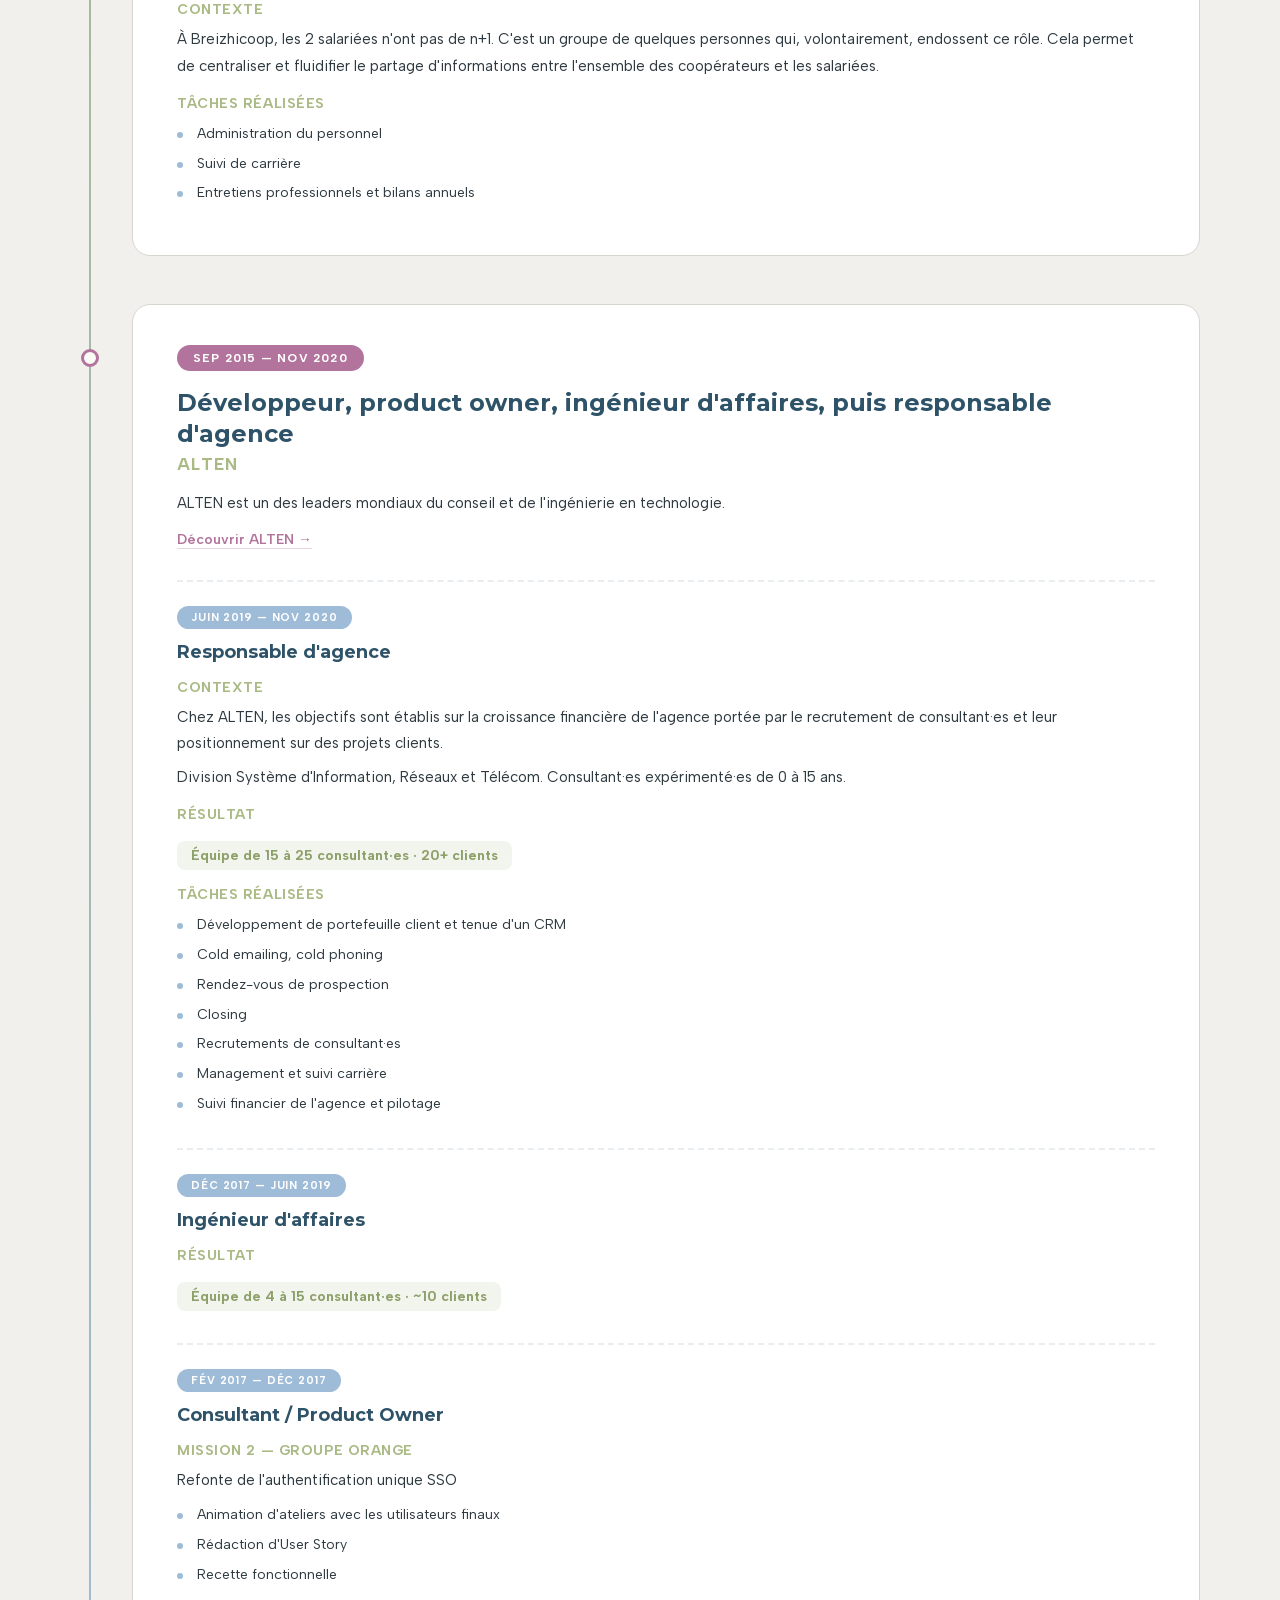
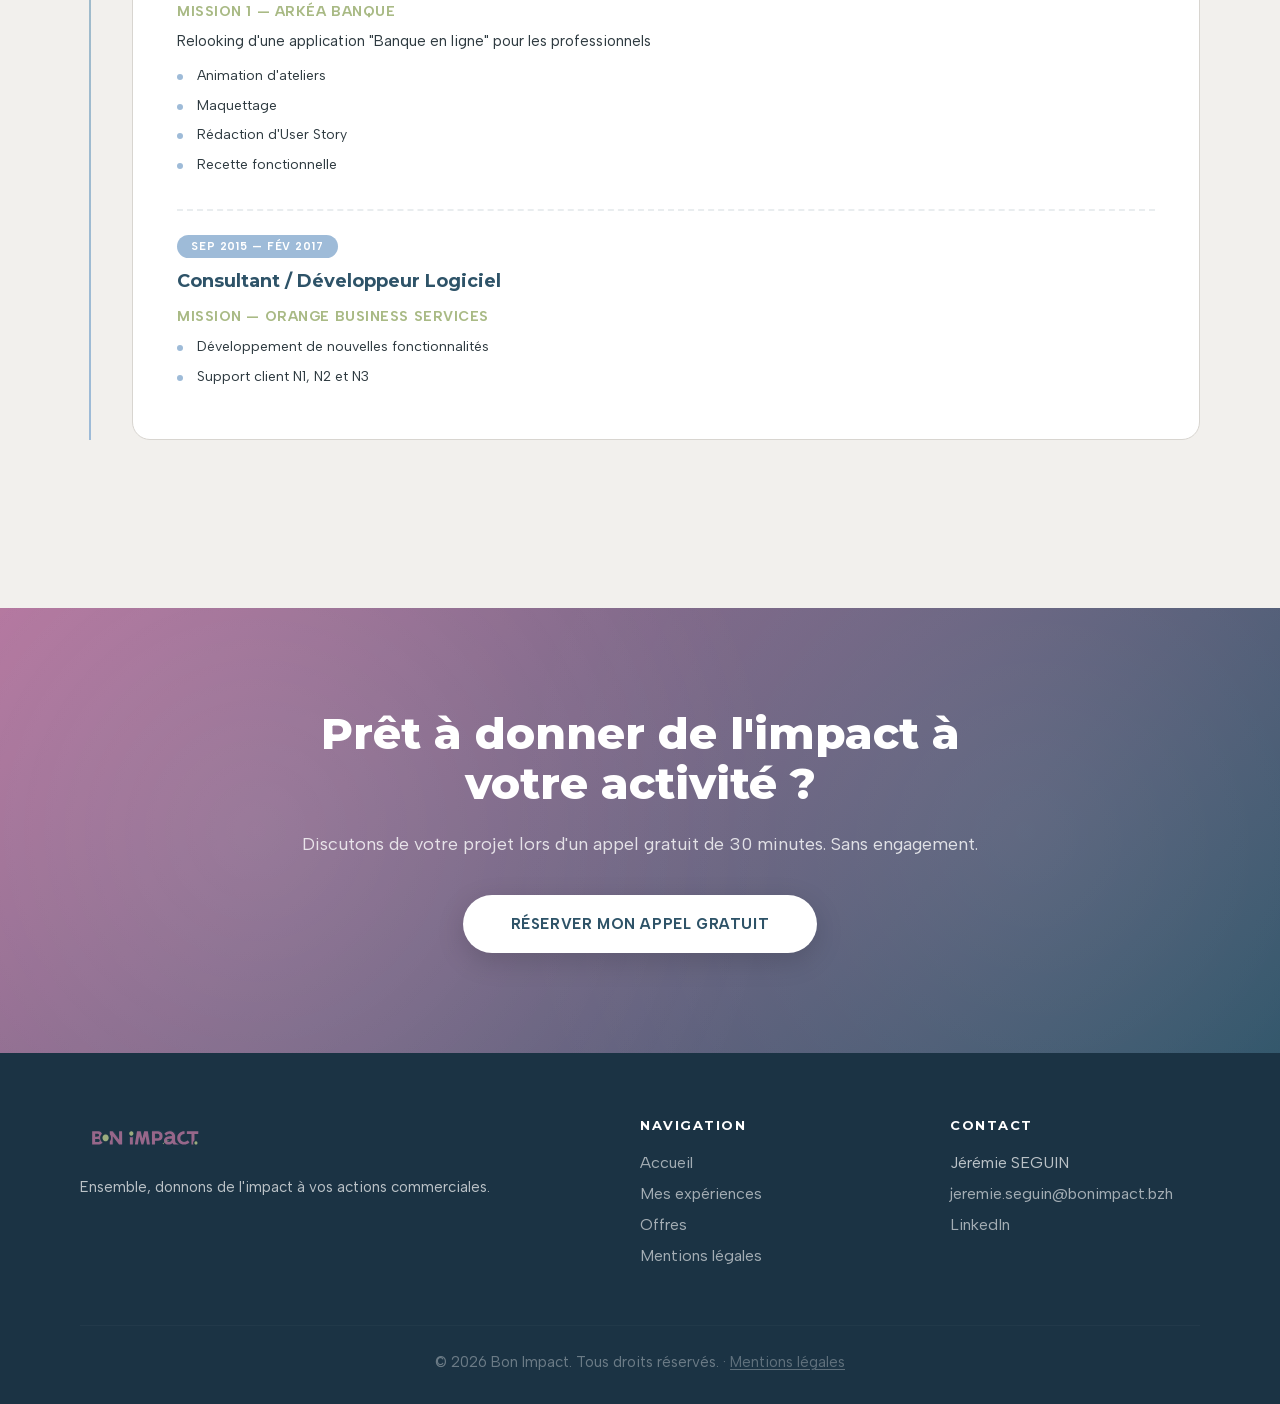
==== commit e69d902d: "Textes du site alignés sur ce qui est vrai (constats Impact du 23 nov) Une relecture n'est pas une l" ====
--- a/a-propos.html
+++ b/a-propos.html
@@ -687,8 +687,9 @@
                         <h3>Conception de Luna</h3>
                         <h4>Contexte</h4>
                         <p>Luna est l'assistante IA de Bon Impact, dont je suis le responsable produit. L'IA prépare, l'humain relit, corrige et décide.
-                            Elle tourne sur un puissant ordinateur de bureau de Bon Impact, avec un modèle local : les
-                            données restent sur ma machine, aucune conversation ne part chez un fournisseur d'IA.</p>
+                            Elle tourne sur un puissant ordinateur de bureau de Bon Impact, avec un modèle local : aucune
+                            conversation ne part chez un fournisseur d'IA, et la seule copie qui sort de la machine
+                            est chiffrée.</p>
                         <h4>Tâches réalisées</h4>
                         <ul>
                             <li>Rédaction des consignes et des casquettes métier (Cheffe commerciale, Négociatrice,
@@ -771,8 +772,10 @@
                         <h4>Impact mesurable (à partir de juin 2025)</h4>
                         <p>Plus de 1 500 collectivités avec la compétence urbanisme ayant activé au moins un levier de
                             sobriété foncière.</p>
-                        <h4>Impact récolté via verbatim utilisateurs</h4>
-                        <p><strong>+2 000 hectares</strong> préservés de l'urbanisation recensés à date.</p>
+                        <h4>Impact déclaré par les utilisateurs</h4>
+                        <p><strong>+2 000 hectares</strong> préservés de l'urbanisation, selon les réponses des
+                            collectivités au questionnaire de satisfaction du service (à mars 2026). Chiffre
+                            déclaratif, non mesuré.</p>
                     </div>
                     <div class="tl-detail-block">
                         <h3>Tâches réalisées</h3>
